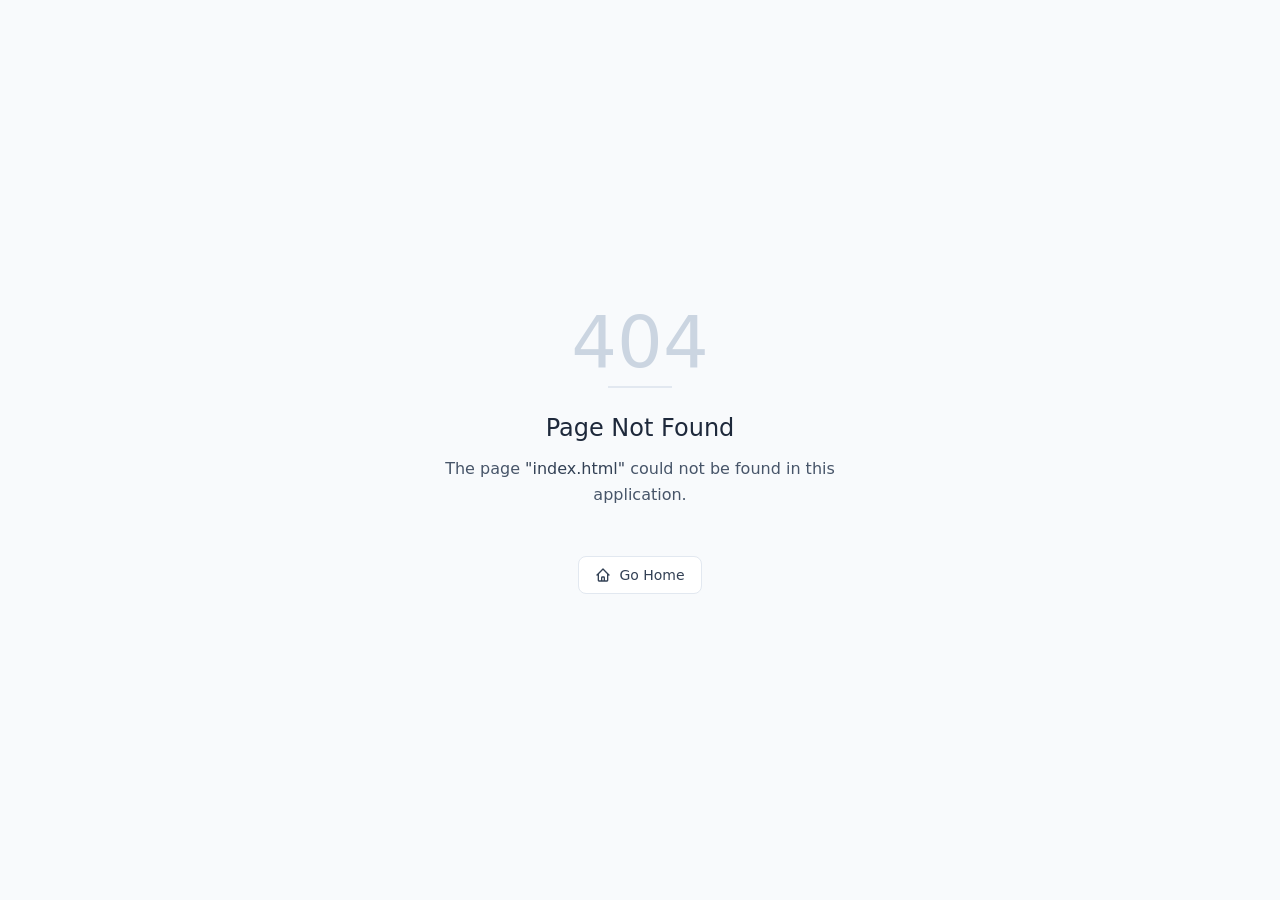
==== index.html @ 1b07a36e "Deploy Two7 Investments site" ====
<!DOCTYPE html>
<html lang="en">
  <head>
    <meta charset="UTF-8">
    <meta content="width=device-width, initial-scale=1.0" name="viewport">
    <link href="https://qtrypzzcjebvfcihiynt.supabase.co/storage/v1/object/public/base44-prod/public/6986622fc8b5a88bf42d5a0f/02e4bc009_logo.png" rel="icon" type="image/svg+xml">
    <title>Two7 Investments</title>
    <script crossorigin="" src="./Two7 Investments_files/index-B6QQCVG8.js" type="module"></script>
    <link crossorigin="" href="./Two7 Investments_files/index-BJU8VAZQ.css" rel="stylesheet">
    <meta content="Two7 Investments" property="og:title">
    <meta content="Emory's premier stock pitch competition club, where aspiring investors learn to develop winning investment theses and compete nationally." property="og:description">
    <meta content="https://qtrypzzcjebvfcihiynt.supabase.co/storage/v1/render/image/public/base44-prod/public/6986622fc8b5a88bf42d5a0f/02e4bc009_logo.png?width=1200&amp;height=630&amp;resize=contain" property="og:image">
    <meta content="https://two7investments.org" property="og:url">
    <meta content="website" property="og:type">
    <meta content="Two7 Investments" property="og:site_name">
    <meta content="summary_large_image" name="twitter:card">
    <meta content="Two7 Investments" name="twitter:title">
    <meta content="Emory's premier stock pitch competition club, where aspiring investors learn to develop winning investment theses and compete nationally." name="twitter:description">
    <meta content="https://qtrypzzcjebvfcihiynt.supabase.co/storage/v1/render/image/public/base44-prod/public/6986622fc8b5a88bf42d5a0f/02e4bc009_logo.png?width=1200&amp;height=630&amp;resize=contain" name="twitter:image">
    <meta content="https://two7investments.org" name="twitter:url">
    <meta content="Emory's premier stock pitch competition club, where aspiring investors learn to develop winning investment theses and compete nationally." name="description">
    <meta content="yes" name="mobile-web-app-capable">
    <meta content="black" name="apple-mobile-web-app-status-bar-style">
    <meta content="Two7 Investments" name="apple-mobile-web-app-title">
    <link href="https://two7investments.org/" rel="canonical">
  </head>
  <body>
    <div id="root">
      <div class="min-h-screen bg-black">
        <nav class="fixed top-0 left-0 right-0 z-50 bg-black/90 backdrop-blur-md border-b border-white/10">
          <div class="max-w-7xl mx-auto px-6 lg:px-8">
            <div class="flex items-center justify-between h-16">
              <a class="flex items-center gap-3" href="#home">
                <img src="./Two7 Investments_files/34586ac66_PlayfairDisplaySC1.png" alt="Two7 Investments" class="h-10 w-auto">
                <span class="text-white font-semibold text-lg tracking-tight hidden sm:block">Two7 Investments</span>
              </a>
              <div class="hidden md:flex items-center gap-8">
                <a class="text-white/80 hover:text-white transition-colors text-sm font-medium" href="#home">Home</a>
                <a class="text-white/80 hover:text-white transition-colors text-sm font-medium" href="#portfolio">Portfolio</a>
                <a href="https://forms.gle/HtA6KuYhrxktofNV8" target="_blank" rel="noopener noreferrer">
                  <button class="inline-flex items-center justify-center gap-2 whitespace-nowrap rounded-md transition-colors focus-visible:outline-none focus-visible:ring-1 focus-visible:ring-ring disabled:pointer-events-none disabled:opacity-50 [&_svg]:pointer-events-none [&_svg]:size-4 [&_svg]:shrink-0 shadow h-9 py-2 bg-[#E53935] hover:bg-[#C62828] text-white text-sm font-medium px-5">Join Us</button>
                </a>
                <a href="https://www.instagram.com/two7_investments/" target="_blank" rel="noopener noreferrer" class="text-white/80 hover:text-white transition-colors">
                  <svg xmlns="http://www.w3.org/2000/svg" width="24" height="24" viewBox="0 0 24 24" fill="none" stroke="currentColor" stroke-width="2" stroke-linecap="round" stroke-linejoin="round" class="lucide lucide-instagram w-5 h-5">
                    <rect width="20" height="20" x="2" y="2" rx="5" ry="5"></rect>
                    <path d="M16 11.37A4 4 0 1 1 12.63 8 4 4 0 0 1 16 11.37z"></path>
                    <line x1="17.5" x2="17.51" y1="6.5" y2="6.5"></line>
                  </svg>
                </a>
              </div>
              <button class="md:hidden text-white">
                <svg xmlns="http://www.w3.org/2000/svg" width="24" height="24" viewBox="0 0 24 24" fill="none" stroke="currentColor" stroke-width="2" stroke-linecap="round" stroke-linejoin="round" class="lucide lucide-menu w-6 h-6">
                  <line x1="4" x2="20" y1="12" y2="12"></line>
                  <line x1="4" x2="20" y1="6" y2="6"></line>
                  <line x1="4" x2="20" y1="18" y2="18"></line>
                </svg>
              </button>
            </div>
          </div>
        </nav>
        <section id="home" class="relative min-h-screen flex items-center justify-center overflow-hidden">
          <div class="absolute inset-0 bg-cover bg-center bg-no-repeat" style="background-image: url(&quot;https://qtrypzzcjebvfcihiynt.supabase.co/storage/v1/object/public/base44-prod/public/6986622fc8b5a88bf42d5a0f/a0257cce3_image.png&quot;);"></div>
          <div class="absolute inset-0 bg-gradient-to-b from-black/50 via-black/40 to-black/80"></div>
          <div class="absolute top-1/4 right-1/4 w-96 h-96 bg-[#E53935]/20 rounded-full blur-3xl"></div>
          <div class="relative z-10 text-center px-6 max-w-5xl mx-auto">
            <div style="opacity: 1; transform: none;">
              <img src="./Two7 Investments_files/34586ac66_PlayfairDisplaySC1.png" alt="Two7 Investments" class="h-32 md:h-40 w-auto mx-auto mb-8">
            </div>
            <h1 class="text-5xl md:text-7xl lg:text-8xl font-bold text-white mb-6 tracking-tight" style="opacity: 1; transform: none;"><span class="text-[#E53935]">Teach.</span> <span class="text-white">Publish.</span> <span class="text-[#E53935]">Win.</span></h1>
            <p class="text-xl md:text-2xl text-white/70 mb-10 max-w-2xl mx-auto font-light" style="opacity: 1; transform: none;">Emory's Premier Stock Pitch Competition Club</p>
            <div class="flex flex-col sm:flex-row gap-4 justify-center" style="opacity: 1; transform: none;">
              <a href="https://forms.gle/HtA6KuYhrxktofNV8" target="_blank" rel="noopener noreferrer">
                <button class="inline-flex items-center justify-center gap-2 whitespace-nowrap transition-colors focus-visible:outline-none focus-visible:ring-1 focus-visible:ring-ring disabled:pointer-events-none disabled:opacity-50 [&_svg]:pointer-events-none [&_svg]:size-4 [&_svg]:shrink-0 shadow h-10 rounded-md bg-[#E53935] hover:bg-[#C62828] text-white px-8 py-6 text-lg font-medium">Apply Now <svg xmlns="http://www.w3.org/2000/svg" width="24" height="24" viewBox="0 0 24 24" fill="none" stroke="currentColor" stroke-width="2" stroke-linecap="round" stroke-linejoin="round" class="lucide lucide-arrow-right ml-2 w-5 h-5"><path d="M5 12h14"></path><path d="m12 5 7 7-7 7"></path></svg></button>
              </a>
              <a href="#about" class="inline-flex items-center justify-center gap-2 whitespace-nowrap transition-colors focus-visible:outline-none focus-visible:ring-1 focus-visible:ring-ring disabled:pointer-events-none disabled:opacity-50 [&_svg]:pointer-events-none [&_svg]:size-4 [&_svg]:shrink-0 border bg-background shadow-sm hover:text-accent-foreground h-10 rounded-md border-white/30 text-white hover:bg-white/10 px-8 py-6 text-lg font-medium">Learn More</a>
            </div>
          </div>
          <div class="absolute bottom-10 left-1/2 -translate-x-1/2 z-20" style="transform: translateY(0.168331px);">
            <div class="w-6 h-10 border-2 border-white/50 rounded-full flex justify-center pt-2 bg-black/30 backdrop-blur-sm">
              <div class="w-1.5 h-3 bg-white/70 rounded-full"></div>
            </div>
          </div>
        </section>
        <section id="about" class="bg-black py-24 lg:py-32">
          <div class="max-w-7xl mx-auto px-6 lg:px-8">
            <div class="text-center mb-20" style="opacity: 1; transform: none;">
              <h2 class="text-4xl md:text-5xl font-bold text-white mb-6">What We <span class="text-[#E53935]">Do</span></h2>
              <p class="text-xl text-white/60 max-w-3xl mx-auto leading-relaxed">Two7 Investments is Emory's stock pitch competition club. We train members to develop institutional-quality investment theses and compete at the highest levels nationally.</p>
            </div>
            <div class="grid md:grid-cols-2 gap-8 lg:gap-12">
              <div class="bg-white/5 border border-white/10 rounded-2xl p-8 lg:p-10 hover:border-[#E53935]/50 transition-all duration-300" style="opacity: 1; transform: none;">
                <div class="w-14 h-14 bg-[#E53935]/10 rounded-xl flex items-center justify-center mb-6">
                  <svg xmlns="http://www.w3.org/2000/svg" width="24" height="24" viewBox="0 0 24 24" fill="none" stroke="currentColor" stroke-width="2" stroke-linecap="round" stroke-linejoin="round" class="lucide lucide-trending-up w-7 h-7 text-[#E53935]"><polyline points="22 7 13.5 15.5 8.5 10.5 2 17"></polyline><polyline points="16 7 22 7 22 13"></polyline></svg>
                </div>
                <h3 class="text-2xl font-semibold text-white mb-4">Stock Pitch Excellence</h3>
                <p class="text-white/60 leading-relaxed">We focus on one thing: crafting winning stock pitches. No fluff, no filler—just rigorous fundamental analysis and the skills to present conviction-level investment ideas.</p>
              </div>
              <div class="bg-white/5 border border-white/10 rounded-2xl p-8 lg:p-10 hover:border-[#E53935]/50 transition-all duration-300" style="opacity: 1; transform: none;">
                <div class="w-14 h-14 bg-[#E53935]/10 rounded-xl flex items-center justify-center mb-6">
                  <svg xmlns="http://www.w3.org/2000/svg" width="24" height="24" viewBox="0 0 24 24" fill="none" stroke="currentColor" stroke-width="2" stroke-linecap="round" stroke-linejoin="round" class="lucide lucide-users w-7 h-7 text-[#E53935]"><path d="M16 21v-2a4 4 0 0 0-4-4H6a4 4 0 0 0-4 4v2"></path><circle cx="9" cy="7" r="4"></circle><path d="M22 21v-2a4 4 0 0 0-3-3.87"></path><path d="M16 3.13a4 4 0 0 1 0 7.75"></path></svg>
                </div>
                <h3 class="text-2xl font-semibold text-white mb-4">Open to All</h3>
                <p class="text-white/60 leading-relaxed">Every Emory student is welcome. Start by shadowing the pod of your choice, learn from experienced members, and work through our training pipeline to join a competition team.</p>
              </div>
              <div class="bg-white/5 border border-white/10 rounded-2xl p-8 lg:p-10 hover:border-[#E53935]/50 transition-all duration-300" style="opacity: 1; transform: none;">
                <div class="w-14 h-14 bg-[#E53935]/10 rounded-xl flex items-center justify-center mb-6">
                  <svg xmlns="http://www.w3.org/2000/svg" width="24" height="24" viewBox="0 0 24 24" fill="none" stroke="currentColor" stroke-width="2" stroke-linecap="round" stroke-linejoin="round" class="lucide lucide-trophy w-7 h-7 text-[#E53935]"><path d="M6 9H4.5a2.5 2.5 0 0 1 0-5H6"></path><path d="M18 9h1.5a2.5 2.5 0 0 0 0-5H18"></path><path d="M4 22h16"></path><path d="M10 14.66V17c0 .55-.47.98-.97 1.21C7.85 18.75 7 20.24 7 22"></path><path d="M14 14.66V17c0 .55.47.98.97 1.21C16.15 18.75 17 20.24 17 22"></path><path d="M18 2H6v7a6 6 0 0 0 12 0V2Z"></path></svg>
                </div>
                <h3 class="text-2xl font-semibold text-white mb-4">Compete Nationally</h3>
                <p class="text-white/60 leading-relaxed">We send teams to premier stock pitch competitions across the country. Our members go head-to-head with top programs and consistently deliver.</p>
              </div>
              <div class="bg-white/5 border border-white/10 rounded-2xl p-8 lg:p-10 hover:border-[#E53935]/50 transition-all duration-300" style="opacity: 1; transform: none;">
                <div class="w-14 h-14 bg-[#E53935]/10 rounded-xl flex items-center justify-center mb-6">
                  <svg xmlns="http://www.w3.org/2000/svg" width="24" height="24" viewBox="0 0 24 24" fill="none" stroke="currentColor" stroke-width="2" stroke-linecap="round" stroke-linejoin="round" class="lucide lucide-target w-7 h-7 text-[#E53935]"><circle cx="12" cy="12" r="10"></circle><circle cx="12" cy="12" r="6"></circle><circle cx="12" cy="12" r="2"></circle></svg>
                </div>
                <h3 class="text-2xl font-semibold text-white mb-4">Real Skills, Real Results</h3>
                <p class="text-white/60 leading-relaxed">Learn financial modeling, valuation techniques, and how to construct a compelling investment narrative. These skills translate directly to careers in finance.</p>
              </div>
            </div>
          </div>
        </section>
        <section id="portfolio" class="bg-gradient-to-b from-black to-[#0A0A0A] py-24 lg:py-32">
          <div class="max-w-7xl mx-auto px-6 lg:px-8">
            <div class="text-center mb-16" style="opacity: 1; transform: none;">
              <h2 class="text-4xl md:text-5xl font-bold text-white mb-6">Our <span class="text-[#E53935]">Pods</span></h2>
              <p class="text-xl text-white/60 max-w-2xl mx-auto">Specialize in the sector that interests you. Each pod focuses on a specific industry vertical.</p>
            </div>
            <div class="grid sm:grid-cols-2 lg:grid-cols-3 gap-6">
              <div class="group relative bg-white/5 border border-white/10 rounded-2xl p-6 hover:border-[#E53935]/50 transition-all duration-300" style="opacity: 1; transform: none;">
                <div class="absolute top-0 right-0 w-32 h-32 bg-[#E53935]/5 rounded-full blur-2xl group-hover:bg-[#E53935]/10 transition-all"></div>
                <div class="relative">
                  <div class="w-12 h-12 bg-[#E53935]/10 rounded-lg flex items-center justify-center mb-4 group-hover:bg-[#E53935]/20 transition-colors">
                    <svg xmlns="http://www.w3.org/2000/svg" width="24" height="24" viewBox="0 0 24 24" fill="none" stroke="currentColor" stroke-width="2" stroke-linecap="round" stroke-linejoin="round" class="lucide lucide-cpu w-6 h-6 text-[#E53935]"><rect width="16" height="16" x="4" y="4" rx="2"></rect><rect width="6" height="6" x="9" y="9" rx="1"></rect><path d="M15 2v2"></path><path d="M15 20v2"></path><path d="M2 15h2"></path><path d="M2 9h2"></path><path d="M20 15h2"></path><path d="M20 9h2"></path><path d="M9 2v2"></path><path d="M9 20v2"></path></svg>
                  </div>
                  <h3 class="text-xl font-semibold text-white mb-1">TMT</h3>
                  <p class="text-sm text-[#E53935] mb-3">Technology, Media &amp; Telecom</p>
                  <p class="text-white/50 text-sm leading-relaxed">Software, semiconductors, digital media, and telecommunications infrastructure.</p>
                </div>
              </div>
              <div class="group relative bg-white/5 border border-white/10 rounded-2xl p-6 hover:border-[#E53935]/50 transition-all duration-300" style="opacity: 1; transform: none;">
                <div class="absolute top-0 right-0 w-32 h-32 bg-[#E53935]/5 rounded-full blur-2xl group-hover:bg-[#E53935]/10 transition-all"></div>
                <div class="relative">
                  <div class="w-12 h-12 bg-[#E53935]/10 rounded-lg flex items-center justify-center mb-4 group-hover:bg-[#E53935]/20 transition-colors">
                    <svg xmlns="http://www.w3.org/2000/svg" width="24" height="24" viewBox="0 0 24 24" fill="none" stroke="currentColor" stroke-width="2" stroke-linecap="round" stroke-linejoin="round" class="lucide lucide-stethoscope w-6 h-6 text-[#E53935]"><path d="M11 2v2"></path><path d="M5 2v2"></path><path d="M5 3H4a2 2 0 0 0-2 2v4a6 6 0 0 0 12 0V5a2 2 0 0 0-2-2h-1"></path><path d="M8 15a6 6 0 0 0 12 0v-3"></path><circle cx="20" cy="10" r="2"></circle></svg>
                  </div>
                  <h3 class="text-xl font-semibold text-white mb-1">Healthcare</h3>
                  <p class="text-sm text-[#E53935] mb-3">Healthcare &amp; Life Sciences</p>
                  <p class="text-white/50 text-sm leading-relaxed">Biotech, pharmaceuticals, medical devices, and healthcare services.</p>
                </div>
              </div>
              <div class="group relative bg-white/5 border border-white/10 rounded-2xl p-6 hover:border-[#E53935]/50 transition-all duration-300" style="opacity: 1; transform: none;">
                <div class="absolute top-0 right-0 w-32 h-32 bg-[#E53935]/5 rounded-full blur-2xl group-hover:bg-[#E53935]/10 transition-all"></div>
                <div class="relative">
                  <div class="w-12 h-12 bg-[#E53935]/10 rounded-lg flex items-center justify-center mb-4 group-hover:bg-[#E53935]/20 transition-colors">
                    <svg xmlns="http://www.w3.org/2000/svg" width="24" height="24" viewBox="0 0 24 24" fill="none" stroke="currentColor" stroke-width="2" stroke-linecap="round" stroke-linejoin="round" class="lucide lucide-zap w-6 h-6 text-[#E53935]"><path d="M4 14a1 1 0 0 1-.78-1.63l9.9-10.2a.5.5 0 0 1 .86.46l-1.92 6.02A1 1 0 0 0 13 10h7a1 1 0 0 1 .78 1.63l-9.9 10.2a.5.5 0 0 1-.86-.46l1.92-6.02A1 1 0 0 0 11 14z"></path></svg>
                  </div>
                  <h3 class="text-xl font-semibold text-white mb-1">Energy</h3>
                  <p class="text-sm text-[#E53935] mb-3">Energy &amp; Utilities</p>
                  <p class="text-white/50 text-sm leading-relaxed">Oil &amp; gas, renewables, utilities, and energy infrastructure.</p>
                </div>
              </div>
              <div class="group relative bg-white/5 border border-white/10 rounded-2xl p-6 hover:border-[#E53935]/50 transition-all duration-300" style="opacity: 1; transform: none;">
                <div class="absolute top-0 right-0 w-32 h-32 bg-[#E53935]/5 rounded-full blur-2xl group-hover:bg-[#E53935]/10 transition-all"></div>
                <div class="relative">
                  <div class="w-12 h-12 bg-[#E53935]/10 rounded-lg flex items-center justify-center mb-4 group-hover:bg-[#E53935]/20 transition-colors">
                    <svg xmlns="http://www.w3.org/2000/svg" width="24" height="24" viewBox="0 0 24 24" fill="none" stroke="currentColor" stroke-width="2" stroke-linecap="round" stroke-linejoin="round" class="lucide lucide-shopping-bag w-6 h-6 text-[#E53935]"><path d="M6 2 3 6v14a2 2 0 0 0 2 2h14a2 2 0 0 0 2-2V6l-3-4Z"></path><path d="M3 6h18"></path><path d="M16 10a4 4 0 0 1-8 0"></path></svg>
                  </div>
                  <h3 class="text-xl font-semibold text-white mb-1">Consumer</h3>
                  <p class="text-sm text-[#E53935] mb-3">Consumer &amp; Retail</p>
                  <p class="text-white/50 text-sm leading-relaxed">Consumer goods, retail, restaurants, and leisure companies.</p>
                </div>
              </div>
              <div class="group relative bg-white/5 border border-white/10 rounded-2xl p-6 hover:border-[#E53935]/50 transition-all duration-300" style="opacity: 1; transform: none;">
                <div class="absolute top-0 right-0 w-32 h-32 bg-[#E53935]/5 rounded-full blur-2xl group-hover:bg-[#E53935]/10 transition-all"></div>
                <div class="relative">
                  <div class="w-12 h-12 bg-[#E53935]/10 rounded-lg flex items-center justify-center mb-4 group-hover:bg-[#E53935]/20 transition-colors">
                    <svg xmlns="http://www.w3.org/2000/svg" width="24" height="24" viewBox="0 0 24 24" fill="none" stroke="currentColor" stroke-width="2" stroke-linecap="round" stroke-linejoin="round" class="lucide lucide-factory w-6 h-6 text-[#E53935]"><path d="M2 20a2 2 0 0 0 2 2h16a2 2 0 0 0 2-2V8l-7 5V8l-7 5V4a2 2 0 0 0-2-2H4a2 2 0 0 0-2 2Z"></path><path d="M17 18h1"></path><path d="M12 18h1"></path><path d="M7 18h1"></path></svg>
                  </div>
                  <h3 class="text-xl font-semibold text-white mb-1">Industrials</h3>
                  <p class="text-sm text-[#E53935] mb-3">Industrials &amp; Materials</p>
                  <p class="text-white/50 text-sm leading-relaxed">Manufacturing, aerospace, defense, and basic materials.</p>
                </div>
              </div>
              <div class="group relative bg-white/5 border border-white/10 rounded-2xl p-6 hover:border-[#E53935]/50 transition-all duration-300" style="opacity: 1; transform: none;">
                <div class="absolute top-0 right-0 w-32 h-32 bg-[#E53935]/5 rounded-full blur-2xl group-hover:bg-[#E53935]/10 transition-all"></div>
                <div class="relative">
                  <div class="w-12 h-12 bg-[#E53935]/10 rounded-lg flex items-center justify-center mb-4 group-hover:bg-[#E53935]/20 transition-colors">
                    <svg xmlns="http://www.w3.org/2000/svg" width="24" height="24" viewBox="0 0 24 24" fill="none" stroke="currentColor" stroke-width="2" stroke-linecap="round" stroke-linejoin="round" class="lucide lucide-building2 w-6 h-6 text-[#E53935]"><path d="M6 22V4a2 2 0 0 1 2-2h8a2 2 0 0 1 2 2v18Z"></path><path d="M6 12H4a2 2 0 0 0-2 2v6a2 2 0 0 0 2 2h2"></path><path d="M18 9h2a2 2 0 0 1 2 2v9a2 2 0 0 1-2 2h-2"></path><path d="M10 6h4"></path><path d="M10 10h4"></path><path d="M10 14h4"></path><path d="M10 18h4"></path></svg>
                  </div>
                  <h3 class="text-xl font-semibold text-white mb-1">FIG</h3>
                  <p class="text-sm text-[#E53935] mb-3">Financial Institutions</p>
                  <p class="text-white/50 text-sm leading-relaxed">Banks, insurance, asset managers, and fintech companies.</p>
                </div>
              </div>
            </div>
          </div>
        </section>
        <section class="bg-[#0A0A0A] py-24 lg:py-32">
          <div class="max-w-4xl mx-auto px-6 lg:px-8">
            <div class="relative bg-gradient-to-br from-[#E53935]/10 to-transparent border border-[#E53935]/20 rounded-3xl p-10 lg:p-16 text-center overflow-hidden" style="opacity: 1; transform: none;">
              <div class="absolute top-0 left-1/2 -translate-x-1/2 w-96 h-96 bg-[#E53935]/10 rounded-full blur-3xl -z-10"></div>
              <h2 class="text-4xl md:text-5xl font-bold text-white mb-6">Ready to <span class="text-[#E53935]">Compete</span>?</h2>
              <p class="text-xl text-white/60 mb-10 max-w-2xl mx-auto">Join Two7 Investments and start your journey toward becoming a skilled stock pitch competitor.</p>
              <a href="https://forms.gle/HtA6KuYhrxktofNV8" target="_blank" rel="noopener noreferrer">
                <button class="inline-flex items-center justify-center gap-2 whitespace-nowrap transition-colors focus-visible:outline-none focus-visible:ring-1 focus-visible:ring-ring disabled:pointer-events-none disabled:opacity-50 [&_svg]:pointer-events-none [&_svg]:size-4 [&_svg]:shrink-0 shadow h-10 rounded-md bg-[#E53935] hover:bg-[#C62828] text-white px-10 py-6 text-lg font-medium">Submit Interest Form <svg xmlns="http://www.w3.org/2000/svg" width="24" height="24" viewBox="0 0 24 24" fill="none" stroke="currentColor" stroke-width="2" stroke-linecap="round" stroke-linejoin="round" class="lucide lucide-arrow-right ml-2 w-5 h-5"><path d="M5 12h14"></path><path d="m12 5 7 7-7 7"></path></svg></button>
              </a>
            </div>
          </div>
        </section>
        <footer class="bg-black border-t border-white/10 py-12">
          <div class="max-w-7xl mx-auto px-6 lg:px-8">
            <div class="flex flex-col md:flex-row items-center justify-between gap-6">
              <div class="flex items-center gap-3">
                <img src="./Two7 Investments_files/e821bdbc2_PlayfairDisplaySC2.png" alt="Two7 Investments" class="h-10 w-auto">
                <span class="text-white font-semibold">Two7 Investments</span>
              </div>
              <div class="flex items-center gap-8">
                <a class="text-white/60 hover:text-white transition-colors text-sm" href="#home">Home</a>
                <a class="text-white/60 hover:text-white transition-colors text-sm" href="#portfolio">Portfolio</a>
                <a href="https://forms.gle/HtA6KuYhrxktofNV8" target="_blank" rel="noopener noreferrer" class="text-white/60 hover:text-white transition-colors text-sm">Join Us</a>
              </div>
              <div class="flex items-center gap-4">
                <a href="https://www.instagram.com/two7_investments/" target="_blank" rel="noopener noreferrer" class="w-10 h-10 bg-white/5 border border-white/10 rounded-full flex items-center justify-center text-white/60 hover:text-white hover:border-[#E53935]/50 transition-all">
                  <svg xmlns="http://www.w3.org/2000/svg" width="24" height="24" viewBox="0 0 24 24" fill="none" stroke="currentColor" stroke-width="2" stroke-linecap="round" stroke-linejoin="round" class="lucide lucide-instagram w-5 h-5">
                    <rect width="20" height="20" x="2" y="2" rx="5" ry="5"></rect>
                    <path d="M16 11.37A4 4 0 1 1 12.63 8 4 4 0 0 1 16 11.37z"></path>
                    <line x1="17.5" x2="17.51" y1="6.5" y2="6.5"></line>
                  </svg>
                </a>
              </div>
            </div>
            <div class="mt-10 pt-8 border-t border-white/10 text-center">
              <p class="text-white/40 text-sm">© 2026 Two7 Investments at Emory University. All rights reserved.</p>
            </div>
          </div>
        </footer>
      </div>
    </div>
  </body>
</html>
---- Two7 Investments_files/index-BJU8VAZQ.css ----
*,:before,:after{--tw-border-spacing-x: 0;--tw-border-spacing-y: 0;--tw-translate-x: 0;--tw-translate-y: 0;--tw-rotate: 0;--tw-skew-x: 0;--tw-skew-y: 0;--tw-scale-x: 1;--tw-scale-y: 1;--tw-pan-x: ;--tw-pan-y: ;--tw-pinch-zoom: ;--tw-scroll-snap-strictness: proximity;--tw-gradient-from-position: ;--tw-gradient-via-position: ;--tw-gradient-to-position: ;--tw-ordinal: ;--tw-slashed-zero: ;--tw-numeric-figure: ;--tw-numeric-spacing: ;--tw-numeric-fraction: ;--tw-ring-inset: ;--tw-ring-offset-width: 0px;--tw-ring-offset-color: #fff;--tw-ring-color: rgb(59 130 246 / .5);--tw-ring-offset-shadow: 0 0 #0000;--tw-ring-shadow: 0 0 #0000;--tw-shadow: 0 0 #0000;--tw-shadow-colored: 0 0 #0000;--tw-blur: ;--tw-brightness: ;--tw-contrast: ;--tw-grayscale: ;--tw-hue-rotate: ;--tw-invert: ;--tw-saturate: ;--tw-sepia: ;--tw-drop-shadow: ;--tw-backdrop-blur: ;--tw-backdrop-brightness: ;--tw-backdrop-contrast: ;--tw-backdrop-grayscale: ;--tw-backdrop-hue-rotate: ;--tw-backdrop-invert: ;--tw-backdrop-opacity: ;--tw-backdrop-saturate: ;--tw-backdrop-sepia: ;--tw-contain-size: ;--tw-contain-layout: ;--tw-contain-paint: ;--tw-contain-style: }::backdrop{--tw-border-spacing-x: 0;--tw-border-spacing-y: 0;--tw-translate-x: 0;--tw-translate-y: 0;--tw-rotate: 0;--tw-skew-x: 0;--tw-skew-y: 0;--tw-scale-x: 1;--tw-scale-y: 1;--tw-pan-x: ;--tw-pan-y: ;--tw-pinch-zoom: ;--tw-scroll-snap-strictness: proximity;--tw-gradient-from-position: ;--tw-gradient-via-position: ;--tw-gradient-to-position: ;--tw-ordinal: ;--tw-slashed-zero: ;--tw-numeric-figure: ;--tw-numeric-spacing: ;--tw-numeric-fraction: ;--tw-ring-inset: ;--tw-ring-offset-width: 0px;--tw-ring-offset-color: #fff;--tw-ring-color: rgb(59 130 246 / .5);--tw-ring-offset-shadow: 0 0 #0000;--tw-ring-shadow: 0 0 #0000;--tw-shadow: 0 0 #0000;--tw-shadow-colored: 0 0 #0000;--tw-blur: ;--tw-brightness: ;--tw-contrast: ;--tw-grayscale: ;--tw-hue-rotate: ;--tw-invert: ;--tw-saturate: ;--tw-sepia: ;--tw-drop-shadow: ;--tw-backdrop-blur: ;--tw-backdrop-brightness: ;--tw-backdrop-contrast: ;--tw-backdrop-grayscale: ;--tw-backdrop-hue-rotate: ;--tw-backdrop-invert: ;--tw-backdrop-opacity: ;--tw-backdrop-saturate: ;--tw-backdrop-sepia: ;--tw-contain-size: ;--tw-contain-layout: ;--tw-contain-paint: ;--tw-contain-style: }*,:before,:after{box-sizing:border-box;border-width:0;border-style:solid;border-color:#e5e7eb}:before,:after{--tw-content: ""}html,:host{line-height:1.5;-webkit-text-size-adjust:100%;-moz-tab-size:4;-o-tab-size:4;tab-size:4;font-family:ui-sans-serif,system-ui,sans-serif,"Apple Color Emoji","Segoe UI Emoji",Segoe UI Symbol,"Noto Color Emoji";font-feature-settings:normal;font-variation-settings:normal;-webkit-tap-highlight-color:transparent}body{margin:0;line-height:inherit}hr{height:0;color:inherit;border-top-width:1px}abbr:where([title]){-webkit-text-decoration:underline dotted;text-decoration:underline dotted}h1,h2,h3,h4,h5,h6{font-size:inherit;font-weight:inherit}a{color:inherit;text-decoration:inherit}b,strong{font-weight:bolder}code,kbd,samp,pre{font-family:ui-monospace,SFMono-Regular,Menlo,Monaco,Consolas,Liberation Mono,Courier New,monospace;font-feature-settings:normal;font-variation-settings:normal;font-size:1em}small{font-size:80%}sub,sup{font-size:75%;line-height:0;position:relative;vertical-align:baseline}sub{bottom:-.25em}sup{top:-.5em}table{text-indent:0;border-color:inherit;border-collapse:collapse}button,input,optgroup,select,textarea{font-family:inherit;font-feature-settings:inherit;font-variation-settings:inherit;font-size:100%;font-weight:inherit;line-height:inherit;letter-spacing:inherit;color:inherit;margin:0;padding:0}button,select{text-transform:none}button,input:where([type=button]),input:where([type=reset]),input:where([type=submit]){-webkit-appearance:button;background-color:transparent;background-image:none}:-moz-focusring{outline:auto}:-moz-ui-invalid{box-shadow:none}progress{vertical-align:baseline}::-webkit-inner-spin-button,::-webkit-outer-spin-button{height:auto}[type=search]{-webkit-appearance:textfield;outline-offset:-2px}::-webkit-search-decoration{-webkit-appearance:none}::-webkit-file-upload-button{-webkit-appearance:button;font:inherit}summary{display:list-item}blockquote,dl,dd,h1,h2,h3,h4,h5,h6,hr,figure,p,pre{margin:0}fieldset{margin:0;padding:0}legend{padding:0}ol,ul,menu{list-style:none;margin:0;padding:0}dialog{padding:0}textarea{resize:vertical}input::-moz-placeholder,textarea::-moz-placeholder{opacity:1;color:#9ca3af}input::placeholder,textarea::placeholder{opacity:1;color:#9ca3af}button,[role=button]{cursor:pointer}:disabled{cursor:default}img,svg,video,canvas,audio,iframe,embed,object{display:block;vertical-align:middle}img,video{max-width:100%;height:auto}[hidden]:where(:not([hidden=until-found])){display:none}:root{--background: 0 0% 100%;--foreground: 0 0% 3.9%;--card: 0 0% 100%;--card-foreground: 0 0% 3.9%;--popover: 0 0% 100%;--popover-foreground: 0 0% 3.9%;--primary: 0 0% 9%;--primary-foreground: 0 0% 98%;--secondary: 0 0% 96.1%;--secondary-foreground: 0 0% 9%;--muted: 0 0% 96.1%;--muted-foreground: 0 0% 45.1%;--accent: 0 0% 96.1%;--accent-foreground: 0 0% 9%;--destructive: 0 84.2% 60.2%;--destructive-foreground: 0 0% 98%;--border: 0 0% 89.8%;--input: 0 0% 89.8%;--ring: 0 0% 3.9%;--chart-1: 12 76% 61%;--chart-2: 173 58% 39%;--chart-3: 197 37% 24%;--chart-4: 43 74% 66%;--chart-5: 27 87% 67%;--radius: .5rem;--sidebar-background: 0 0% 98%;--sidebar-foreground: 240 5.3% 26.1%;--sidebar-primary: 240 5.9% 10%;--sidebar-primary-foreground: 0 0% 98%;--sidebar-accent: 240 4.8% 95.9%;--sidebar-accent-foreground: 240 5.9% 10%;--sidebar-border: 220 13% 91%;--sidebar-ring: 217.2 91.2% 59.8%}.dark{--background: 0 0% 3.9%;--foreground: 0 0% 98%;--card: 0 0% 3.9%;--card-foreground: 0 0% 98%;--popover: 0 0% 3.9%;--popover-foreground: 0 0% 98%;--primary: 0 0% 98%;--primary-foreground: 0 0% 9%;--secondary: 0 0% 14.9%;--secondary-foreground: 0 0% 98%;--muted: 0 0% 14.9%;--muted-foreground: 0 0% 63.9%;--accent: 0 0% 14.9%;--accent-foreground: 0 0% 98%;--destructive: 0 62.8% 30.6%;--destructive-foreground: 0 0% 98%;--border: 0 0% 14.9%;--input: 0 0% 14.9%;--ring: 0 0% 83.1%;--chart-1: 220 70% 50%;--chart-2: 160 60% 45%;--chart-3: 30 80% 55%;--chart-4: 280 65% 60%;--chart-5: 340 75% 55%;--sidebar-background: 240 5.9% 10%;--sidebar-foreground: 240 4.8% 95.9%;--sidebar-primary: 224.3 76.3% 48%;--sidebar-primary-foreground: 0 0% 100%;--sidebar-accent: 240 3.7% 15.9%;--sidebar-accent-foreground: 240 4.8% 95.9%;--sidebar-border: 240 3.7% 15.9%;--sidebar-ring: 217.2 91.2% 59.8%}*{border-color:hsl(var(--border));outline-color:hsl(var(--ring) / .5)}body{background-color:hsl(var(--background));color:hsl(var(--foreground))}.sr-only{position:absolute;width:1px;height:1px;padding:0;margin:-1px;overflow:hidden;clip:rect(0,0,0,0);white-space:nowrap;border-width:0}.pointer-events-none{pointer-events:none}.pointer-events-auto{pointer-events:auto}.visible{visibility:visible}.invisible{visibility:hidden}.fixed{position:fixed}.absolute{position:absolute}.relative{position:relative}.inset-0{top:0;right:0;bottom:0;left:0}.inset-x-0{left:0;right:0}.inset-y-0{top:0;bottom:0}.-bottom-12{bottom:-3rem}.-left-12{left:-3rem}.-right-12{right:-3rem}.-top-12{top:-3rem}.bottom-0{bottom:0}.bottom-10{bottom:2.5rem}.left-0{left:0}.left-1{left:.25rem}.left-1\/2{left:50%}.left-2{left:.5rem}.left-\[50\%\]{left:50%}.right-0{right:0}.right-1{right:.25rem}.right-1\/4{right:25%}.right-2{right:.5rem}.right-3{right:.75rem}.right-4{right:1rem}.top-0{top:0}.top-1\.5{top:.375rem}.top-1\/2{top:50%}.top-1\/4{top:25%}.top-2{top:.5rem}.top-3\.5{top:.875rem}.top-4{top:1rem}.top-\[1px\]{top:1px}.top-\[50\%\]{top:50%}.top-\[60\%\]{top:60%}.top-full{top:100%}.-z-10{z-index:-10}.z-10{z-index:10}.z-20{z-index:20}.z-50{z-index:50}.z-\[100\]{z-index:100}.z-\[1\]{z-index:1}.-mx-1{margin-left:-.25rem;margin-right:-.25rem}.mx-2{margin-left:.5rem;margin-right:.5rem}.mx-3\.5{margin-left:.875rem;margin-right:.875rem}.mx-auto{margin-left:auto;margin-right:auto}.my-0\.5{margin-top:.125rem;margin-bottom:.125rem}.my-1{margin-top:.25rem;margin-bottom:.25rem}.-ml-4{margin-left:-1rem}.-mt-4{margin-top:-1rem}.mb-1{margin-bottom:.25rem}.mb-10{margin-bottom:2.5rem}.mb-16{margin-bottom:4rem}.mb-20{margin-bottom:5rem}.mb-3{margin-bottom:.75rem}.mb-4{margin-bottom:1rem}.mb-6{margin-bottom:1.5rem}.mb-8{margin-bottom:2rem}.ml-1{margin-left:.25rem}.ml-2{margin-left:.5rem}.ml-auto{margin-left:auto}.mr-2{margin-right:.5rem}.mt-0\.5{margin-top:.125rem}.mt-1\.5{margin-top:.375rem}.mt-10{margin-top:2.5rem}.mt-12{margin-top:3rem}.mt-2{margin-top:.5rem}.mt-24{margin-top:6rem}.mt-4{margin-top:1rem}.mt-8{margin-top:2rem}.mt-auto{margin-top:auto}.block{display:block}.flex{display:flex}.inline-flex{display:inline-flex}.table{display:table}.grid{display:grid}.hidden{display:none}.aspect-square{aspect-ratio:1 / 1}.aspect-video{aspect-ratio:16 / 9}.size-4{width:1rem;height:1rem}.h-0\.5{height:.125rem}.h-1\.5{height:.375rem}.h-10{height:2.5rem}.h-12{height:3rem}.h-14{height:3.5rem}.h-16{height:4rem}.h-2{height:.5rem}.h-2\.5{height:.625rem}.h-20{height:5rem}.h-3{height:.75rem}.h-3\.5{height:.875rem}.h-32{height:8rem}.h-4{height:1rem}.h-5{height:1.25rem}.h-6{height:1.5rem}.h-7{height:1.75rem}.h-8{height:2rem}.h-9{height:2.25rem}.h-96{height:24rem}.h-\[1px\]{height:1px}.h-\[var\(--radix-navigation-menu-viewport-height\)\]{height:var(--radix-navigation-menu-viewport-height)}.h-\[var\(--radix-select-trigger-height\)\]{height:var(--radix-select-trigger-height)}.h-auto{height:auto}.h-full{height:100%}.h-px{height:1px}.h-svh{height:100svh}.max-h-96{max-height:24rem}.max-h-\[300px\]{max-height:300px}.max-h-screen{max-height:100vh}.min-h-0{min-height:0px}.min-h-\[60px\]{min-height:60px}.min-h-\[calc\(100vh-4rem\)\]{min-height:calc(100vh - 4rem)}.min-h-screen{min-height:100vh}.min-h-svh{min-height:100svh}.w-0{width:0px}.w-1{width:.25rem}.w-1\.5{width:.375rem}.w-10{width:2.5rem}.w-12{width:3rem}.w-14{width:3.5rem}.w-16{width:4rem}.w-2{width:.5rem}.w-2\.5{width:.625rem}.w-20{width:5rem}.w-3{width:.75rem}.w-3\.5{width:.875rem}.w-3\/4{width:75%}.w-32{width:8rem}.w-4{width:1rem}.w-5{width:1.25rem}.w-6{width:1.5rem}.w-64{width:16rem}.w-7{width:1.75rem}.w-72{width:18rem}.w-8{width:2rem}.w-9{width:2.25rem}.w-96{width:24rem}.w-\[--sidebar-width\]{width:var(--sidebar-width)}.w-\[100px\]{width:100px}.w-\[1px\]{width:1px}.w-auto{width:auto}.w-full{width:100%}.w-max{width:-moz-max-content;width:max-content}.w-px{width:1px}.min-w-0{min-width:0px}.min-w-10{min-width:2.5rem}.min-w-5{min-width:1.25rem}.min-w-8{min-width:2rem}.min-w-9{min-width:2.25rem}.min-w-\[12rem\]{min-width:12rem}.min-w-\[8rem\]{min-width:8rem}.min-w-\[var\(--radix-select-trigger-width\)\]{min-width:var(--radix-select-trigger-width)}.max-w-2xl{max-width:42rem}.max-w-3xl{max-width:48rem}.max-w-4xl{max-width:56rem}.max-w-5xl{max-width:64rem}.max-w-7xl{max-width:80rem}.max-w-\[--skeleton-width\]{max-width:var(--skeleton-width)}.max-w-lg{max-width:32rem}.max-w-max{max-width:-moz-max-content;max-width:max-content}.max-w-md{max-width:28rem}.flex-1{flex:1 1 0%}.flex-shrink-0,.shrink-0{flex-shrink:0}.grow{flex-grow:1}.grow-0{flex-grow:0}.basis-full{flex-basis:100%}.caption-bottom{caption-side:bottom}.border-collapse{border-collapse:collapse}.-translate-x-1\/2{--tw-translate-x: -50%;transform:translate(var(--tw-translate-x),var(--tw-translate-y)) rotate(var(--tw-rotate)) skew(var(--tw-skew-x)) skewY(var(--tw-skew-y)) scaleX(var(--tw-scale-x)) scaleY(var(--tw-scale-y))}.-translate-x-px{--tw-translate-x: -1px;transform:translate(var(--tw-translate-x),var(--tw-translate-y)) rotate(var(--tw-rotate)) skew(var(--tw-skew-x)) skewY(var(--tw-skew-y)) scaleX(var(--tw-scale-x)) scaleY(var(--tw-scale-y))}.-translate-y-1\/2{--tw-translate-y: -50%;transform:translate(var(--tw-translate-x),var(--tw-translate-y)) rotate(var(--tw-rotate)) skew(var(--tw-skew-x)) skewY(var(--tw-skew-y)) scaleX(var(--tw-scale-x)) scaleY(var(--tw-scale-y))}.translate-x-\[-50\%\]{--tw-translate-x: -50%;transform:translate(var(--tw-translate-x),var(--tw-translate-y)) rotate(var(--tw-rotate)) skew(var(--tw-skew-x)) skewY(var(--tw-skew-y)) scaleX(var(--tw-scale-x)) scaleY(var(--tw-scale-y))}.translate-x-px{--tw-translate-x: 1px;transform:translate(var(--tw-translate-x),var(--tw-translate-y)) rotate(var(--tw-rotate)) skew(var(--tw-skew-x)) skewY(var(--tw-skew-y)) scaleX(var(--tw-scale-x)) scaleY(var(--tw-scale-y))}.translate-y-\[-50\%\]{--tw-translate-y: -50%;transform:translate(var(--tw-translate-x),var(--tw-translate-y)) rotate(var(--tw-rotate)) skew(var(--tw-skew-x)) skewY(var(--tw-skew-y)) scaleX(var(--tw-scale-x)) scaleY(var(--tw-scale-y))}.rotate-45{--tw-rotate: 45deg;transform:translate(var(--tw-translate-x),var(--tw-translate-y)) rotate(var(--tw-rotate)) skew(var(--tw-skew-x)) skewY(var(--tw-skew-y)) scaleX(var(--tw-scale-x)) scaleY(var(--tw-scale-y))}.rotate-90{--tw-rotate: 90deg;transform:translate(var(--tw-translate-x),var(--tw-translate-y)) rotate(var(--tw-rotate)) skew(var(--tw-skew-x)) skewY(var(--tw-skew-y)) scaleX(var(--tw-scale-x)) scaleY(var(--tw-scale-y))}.transform{transform:translate(var(--tw-translate-x),var(--tw-translate-y)) rotate(var(--tw-rotate)) skew(var(--tw-skew-x)) skewY(var(--tw-skew-y)) scaleX(var(--tw-scale-x)) scaleY(var(--tw-scale-y))}@keyframes pulse{50%{opacity:.5}}.animate-pulse{animation:pulse 2s cubic-bezier(.4,0,.6,1) infinite}@keyframes spin{to{transform:rotate(360deg)}}.animate-spin{animation:spin 1s linear infinite}.cursor-default{cursor:default}.cursor-pointer{cursor:pointer}.touch-none{touch-action:none}.select-none{-webkit-user-select:none;-moz-user-select:none;user-select:none}.list-inside{list-style-position:inside}.list-disc{list-style-type:disc}.list-none{list-style-type:none}.flex-row{flex-direction:row}.flex-col{flex-direction:column}.flex-col-reverse{flex-direction:column-reverse}.flex-wrap{flex-wrap:wrap}.items-start{align-items:flex-start}.items-end{align-items:flex-end}.items-center{align-items:center}.items-stretch{align-items:stretch}.justify-center{justify-content:center}.justify-between{justify-content:space-between}.gap-1{gap:.25rem}.gap-1\.5{gap:.375rem}.gap-2{gap:.5rem}.gap-3{gap:.75rem}.gap-4{gap:1rem}.gap-6{gap:1.5rem}.gap-8{gap:2rem}.space-x-1>:not([hidden])~:not([hidden]){--tw-space-x-reverse: 0;margin-right:calc(.25rem * var(--tw-space-x-reverse));margin-left:calc(.25rem * calc(1 - var(--tw-space-x-reverse)))}.space-x-3>:not([hidden])~:not([hidden]){--tw-space-x-reverse: 0;margin-right:calc(.75rem * var(--tw-space-x-reverse));margin-left:calc(.75rem * calc(1 - var(--tw-space-x-reverse)))}.space-x-4>:not([hidden])~:not([hidden]){--tw-space-x-reverse: 0;margin-right:calc(1rem * var(--tw-space-x-reverse));margin-left:calc(1rem * calc(1 - var(--tw-space-x-reverse)))}.space-y-1>:not([hidden])~:not([hidden]){--tw-space-y-reverse: 0;margin-top:calc(.25rem * calc(1 - var(--tw-space-y-reverse)));margin-bottom:calc(.25rem * var(--tw-space-y-reverse))}.space-y-1\.5>:not([hidden])~:not([hidden]){--tw-space-y-reverse: 0;margin-top:calc(.375rem * calc(1 - var(--tw-space-y-reverse)));margin-bottom:calc(.375rem * var(--tw-space-y-reverse))}.space-y-2>:not([hidden])~:not([hidden]){--tw-space-y-reverse: 0;margin-top:calc(.5rem * calc(1 - var(--tw-space-y-reverse)));margin-bottom:calc(.5rem * var(--tw-space-y-reverse))}.space-y-3>:not([hidden])~:not([hidden]){--tw-space-y-reverse: 0;margin-top:calc(.75rem * calc(1 - var(--tw-space-y-reverse)));margin-bottom:calc(.75rem * var(--tw-space-y-reverse))}.space-y-4>:not([hidden])~:not([hidden]){--tw-space-y-reverse: 0;margin-top:calc(1rem * calc(1 - var(--tw-space-y-reverse)));margin-bottom:calc(1rem * var(--tw-space-y-reverse))}.space-y-6>:not([hidden])~:not([hidden]){--tw-space-y-reverse: 0;margin-top:calc(1.5rem * calc(1 - var(--tw-space-y-reverse)));margin-bottom:calc(1.5rem * var(--tw-space-y-reverse))}.overflow-auto{overflow:auto}.overflow-hidden{overflow:hidden}.overflow-y-auto{overflow-y:auto}.overflow-x-hidden{overflow-x:hidden}.whitespace-nowrap{white-space:nowrap}.break-words{overflow-wrap:break-word}.rounded-2xl{border-radius:1rem}.rounded-3xl{border-radius:1.5rem}.rounded-\[2px\]{border-radius:2px}.rounded-\[inherit\]{border-radius:inherit}.rounded-full{border-radius:9999px}.rounded-lg{border-radius:var(--radius)}.rounded-md{border-radius:calc(var(--radius) - 2px)}.rounded-sm{border-radius:calc(var(--radius) - 4px)}.rounded-xl{border-radius:.75rem}.rounded-t-\[10px\]{border-top-left-radius:10px;border-top-right-radius:10px}.rounded-tl-sm{border-top-left-radius:calc(var(--radius) - 4px)}.border{border-width:1px}.border-2{border-width:2px}.border-4{border-width:4px}.border-\[1\.5px\]{border-width:1.5px}.border-y{border-top-width:1px;border-bottom-width:1px}.border-b{border-bottom-width:1px}.border-l{border-left-width:1px}.border-r{border-right-width:1px}.border-t{border-top-width:1px}.border-dashed{border-style:dashed}.border-\[\#E53935\]\/20{border-color:#e5393533}.border-\[--color-border\]{border-color:var(--color-border)}.border-border\/50{border-color:hsl(var(--border) / .5)}.border-destructive{border-color:hsl(var(--destructive))}.border-destructive\/50{border-color:hsl(var(--destructive) / .5)}.border-input{border-color:hsl(var(--input))}.border-primary{border-color:hsl(var(--primary))}.border-primary\/50{border-color:hsl(var(--primary) / .5)}.border-sidebar-border{border-color:hsl(var(--sidebar-border))}.border-slate-100{--tw-border-opacity: 1;border-color:rgb(241 245 249 / var(--tw-border-opacity, 1))}.border-slate-200{--tw-border-opacity: 1;border-color:rgb(226 232 240 / var(--tw-border-opacity, 1))}.border-transparent{border-color:transparent}.border-white\/10{border-color:#ffffff1a}.border-white\/30{border-color:#ffffff4d}.border-white\/50{border-color:#ffffff80}.border-l-transparent{border-left-color:transparent}.border-t-slate-800{--tw-border-opacity: 1;border-top-color:rgb(30 41 59 / var(--tw-border-opacity, 1))}.border-t-transparent{border-top-color:transparent}.bg-\[\#0A0A0A\]{--tw-bg-opacity: 1;background-color:rgb(10 10 10 / var(--tw-bg-opacity, 1))}.bg-\[\#E53935\]{--tw-bg-opacity: 1;background-color:rgb(229 57 53 / var(--tw-bg-opacity, 1))}.bg-\[\#E53935\]\/10{background-color:#e539351a}.bg-\[\#E53935\]\/20{background-color:#e5393533}.bg-\[\#E53935\]\/5{background-color:#e539350d}.bg-\[--color-bg\]{background-color:var(--color-bg)}.bg-accent{background-color:hsl(var(--accent))}.bg-background{background-color:hsl(var(--background))}.bg-black{--tw-bg-opacity: 1;background-color:rgb(0 0 0 / var(--tw-bg-opacity, 1))}.bg-black\/30{background-color:#0000004d}.bg-black\/80{background-color:#000c}.bg-black\/90{background-color:#000000e6}.bg-border{background-color:hsl(var(--border))}.bg-card{background-color:hsl(var(--card))}.bg-destructive{background-color:hsl(var(--destructive))}.bg-foreground{background-color:hsl(var(--foreground))}.bg-muted{background-color:hsl(var(--muted))}.bg-muted\/50{background-color:hsl(var(--muted) / .5)}.bg-orange-100{--tw-bg-opacity: 1;background-color:rgb(255 237 213 / var(--tw-bg-opacity, 1))}.bg-orange-400{--tw-bg-opacity: 1;background-color:rgb(251 146 60 / var(--tw-bg-opacity, 1))}.bg-popover{background-color:hsl(var(--popover))}.bg-primary{background-color:hsl(var(--primary))}.bg-primary\/10{background-color:hsl(var(--primary) / .1)}.bg-primary\/20{background-color:hsl(var(--primary) / .2)}.bg-secondary{background-color:hsl(var(--secondary))}.bg-sidebar{background-color:hsl(var(--sidebar-background))}.bg-sidebar-border{background-color:hsl(var(--sidebar-border))}.bg-slate-100{--tw-bg-opacity: 1;background-color:rgb(241 245 249 / var(--tw-bg-opacity, 1))}.bg-slate-200{--tw-bg-opacity: 1;background-color:rgb(226 232 240 / var(--tw-bg-opacity, 1))}.bg-slate-50{--tw-bg-opacity: 1;background-color:rgb(248 250 252 / var(--tw-bg-opacity, 1))}.bg-transparent{background-color:transparent}.bg-white{--tw-bg-opacity: 1;background-color:rgb(255 255 255 / var(--tw-bg-opacity, 1))}.bg-white\/5{background-color:#ffffff0d}.bg-white\/70{background-color:#ffffffb3}.bg-gradient-to-b{background-image:linear-gradient(to bottom,var(--tw-gradient-stops))}.bg-gradient-to-br{background-image:linear-gradient(to bottom right,var(--tw-gradient-stops))}.from-\[\#E53935\]\/10{--tw-gradient-from: rgb(229 57 53 / .1) var(--tw-gradient-from-position);--tw-gradient-to: rgb(229 57 53 / 0) var(--tw-gradient-to-position);--tw-gradient-stops: var(--tw-gradient-from), var(--tw-gradient-to)}.from-black{--tw-gradient-from: #000 var(--tw-gradient-from-position);--tw-gradient-to: rgb(0 0 0 / 0) var(--tw-gradient-to-position);--tw-gradient-stops: var(--tw-gradient-from), var(--tw-gradient-to)}.from-black\/50{--tw-gradient-from: rgb(0 0 0 / .5) var(--tw-gradient-from-position);--tw-gradient-to: rgb(0 0 0 / 0) var(--tw-gradient-to-position);--tw-gradient-stops: var(--tw-gradient-from), var(--tw-gradient-to)}.from-white{--tw-gradient-from: #fff var(--tw-gradient-from-position);--tw-gradient-to: rgb(255 255 255 / 0) var(--tw-gradient-to-position);--tw-gradient-stops: var(--tw-gradient-from), var(--tw-gradient-to)}.via-black\/40{--tw-gradient-to: rgb(0 0 0 / 0) var(--tw-gradient-to-position);--tw-gradient-stops: var(--tw-gradient-from), rgb(0 0 0 / .4) var(--tw-gradient-via-position), var(--tw-gradient-to)}.to-\[\#0A0A0A\]{--tw-gradient-to: #0A0A0A var(--tw-gradient-to-position)}.to-black\/80{--tw-gradient-to: rgb(0 0 0 / .8) var(--tw-gradient-to-position)}.to-slate-50{--tw-gradient-to: #f8fafc var(--tw-gradient-to-position)}.to-transparent{--tw-gradient-to: transparent var(--tw-gradient-to-position)}.bg-cover{background-size:cover}.bg-center{background-position:center}.bg-no-repeat{background-repeat:no-repeat}.fill-current{fill:currentColor}.fill-primary{fill:hsl(var(--primary))}.p-0{padding:0}.p-1{padding:.25rem}.p-10{padding:2.5rem}.p-2{padding:.5rem}.p-3{padding:.75rem}.p-4{padding:1rem}.p-6{padding:1.5rem}.p-8{padding:2rem}.p-\[1px\]{padding:1px}.px-1{padding-left:.25rem;padding-right:.25rem}.px-1\.5{padding-left:.375rem;padding-right:.375rem}.px-10{padding-left:2.5rem;padding-right:2.5rem}.px-2{padding-left:.5rem;padding-right:.5rem}.px-2\.5{padding-left:.625rem;padding-right:.625rem}.px-3{padding-left:.75rem;padding-right:.75rem}.px-4{padding-left:1rem;padding-right:1rem}.px-5{padding-left:1.25rem;padding-right:1.25rem}.px-6{padding-left:1.5rem;padding-right:1.5rem}.px-8{padding-left:2rem;padding-right:2rem}.py-0\.5{padding-top:.125rem;padding-bottom:.125rem}.py-1{padding-top:.25rem;padding-bottom:.25rem}.py-1\.5{padding-top:.375rem;padding-bottom:.375rem}.py-12{padding-top:3rem;padding-bottom:3rem}.py-2{padding-top:.5rem;padding-bottom:.5rem}.py-20{padding-top:5rem;padding-bottom:5rem}.py-24{padding-top:6rem;padding-bottom:6rem}.py-3{padding-top:.75rem;padding-bottom:.75rem}.py-4{padding-top:1rem;padding-bottom:1rem}.py-6{padding-top:1.5rem;padding-bottom:1.5rem}.pb-3{padding-bottom:.75rem}.pb-4{padding-bottom:1rem}.pl-2{padding-left:.5rem}.pl-2\.5{padding-left:.625rem}.pl-4{padding-left:1rem}.pl-8{padding-left:2rem}.pr-2{padding-right:.5rem}.pr-2\.5{padding-right:.625rem}.pr-8{padding-right:2rem}.pt-0{padding-top:0}.pt-1{padding-top:.25rem}.pt-16{padding-top:4rem}.pt-2{padding-top:.5rem}.pt-3{padding-top:.75rem}.pt-4{padding-top:1rem}.pt-6{padding-top:1.5rem}.pt-8{padding-top:2rem}.text-left{text-align:left}.text-center{text-align:center}.align-middle{vertical-align:middle}.font-mono{font-family:ui-monospace,SFMono-Regular,Menlo,Monaco,Consolas,Liberation Mono,Courier New,monospace}.text-2xl{font-size:1.5rem;line-height:2rem}.text-3xl{font-size:1.875rem;line-height:2.25rem}.text-4xl{font-size:2.25rem;line-height:2.5rem}.text-5xl{font-size:3rem;line-height:1}.text-7xl{font-size:4.5rem;line-height:1}.text-\[0\.8rem\]{font-size:.8rem}.text-base{font-size:1rem;line-height:1.5rem}.text-lg{font-size:1.125rem;line-height:1.75rem}.text-sm{font-size:.875rem;line-height:1.25rem}.text-xl{font-size:1.25rem;line-height:1.75rem}.text-xs{font-size:.75rem;line-height:1rem}.font-bold{font-weight:700}.font-light{font-weight:300}.font-medium{font-weight:500}.font-normal{font-weight:400}.font-semibold{font-weight:600}.tabular-nums{--tw-numeric-spacing: tabular-nums;font-variant-numeric:var(--tw-ordinal) var(--tw-slashed-zero) var(--tw-numeric-figure) var(--tw-numeric-spacing) var(--tw-numeric-fraction)}.leading-none{line-height:1}.leading-relaxed{line-height:1.625}.tracking-tight{letter-spacing:-.025em}.tracking-widest{letter-spacing:.1em}.text-\[\#E53935\]{--tw-text-opacity: 1;color:rgb(229 57 53 / var(--tw-text-opacity, 1))}.text-accent-foreground{color:hsl(var(--accent-foreground))}.text-card-foreground{color:hsl(var(--card-foreground))}.text-current{color:currentColor}.text-destructive{color:hsl(var(--destructive))}.text-destructive-foreground{color:hsl(var(--destructive-foreground))}.text-foreground{color:hsl(var(--foreground))}.text-foreground\/50{color:hsl(var(--foreground) / .5)}.text-muted-foreground{color:hsl(var(--muted-foreground))}.text-orange-600{--tw-text-opacity: 1;color:rgb(234 88 12 / var(--tw-text-opacity, 1))}.text-popover-foreground{color:hsl(var(--popover-foreground))}.text-primary{color:hsl(var(--primary))}.text-primary-foreground{color:hsl(var(--primary-foreground))}.text-secondary-foreground{color:hsl(var(--secondary-foreground))}.text-sidebar-foreground{color:hsl(var(--sidebar-foreground))}.text-sidebar-foreground\/70{color:hsl(var(--sidebar-foreground) / .7)}.text-slate-300{--tw-text-opacity: 1;color:rgb(203 213 225 / var(--tw-text-opacity, 1))}.text-slate-600{--tw-text-opacity: 1;color:rgb(71 85 105 / var(--tw-text-opacity, 1))}.text-slate-700{--tw-text-opacity: 1;color:rgb(51 65 85 / var(--tw-text-opacity, 1))}.text-slate-800{--tw-text-opacity: 1;color:rgb(30 41 59 / var(--tw-text-opacity, 1))}.text-slate-900{--tw-text-opacity: 1;color:rgb(15 23 42 / var(--tw-text-opacity, 1))}.text-white{--tw-text-opacity: 1;color:rgb(255 255 255 / var(--tw-text-opacity, 1))}.text-white\/40{color:#fff6}.text-white\/50{color:#ffffff80}.text-white\/60{color:#fff9}.text-white\/70{color:#ffffffb3}.text-white\/80{color:#fffc}.underline-offset-4{text-underline-offset:4px}.opacity-0{opacity:0}.opacity-50{opacity:.5}.opacity-60{opacity:.6}.opacity-70{opacity:.7}.opacity-90{opacity:.9}.shadow{--tw-shadow: 0 1px 3px 0 rgb(0 0 0 / .1), 0 1px 2px -1px rgb(0 0 0 / .1);--tw-shadow-colored: 0 1px 3px 0 var(--tw-shadow-color), 0 1px 2px -1px var(--tw-shadow-color);box-shadow:var(--tw-ring-offset-shadow, 0 0 #0000),var(--tw-ring-shadow, 0 0 #0000),var(--tw-shadow)}.shadow-\[0_0_0_1px_hsl\(var\(--sidebar-border\)\)\]{--tw-shadow: 0 0 0 1px hsl(var(--sidebar-border));--tw-shadow-colored: 0 0 0 1px var(--tw-shadow-color);box-shadow:var(--tw-ring-offset-shadow, 0 0 #0000),var(--tw-ring-shadow, 0 0 #0000),var(--tw-shadow)}.shadow-lg{--tw-shadow: 0 10px 15px -3px rgb(0 0 0 / .1), 0 4px 6px -4px rgb(0 0 0 / .1);--tw-shadow-colored: 0 10px 15px -3px var(--tw-shadow-color), 0 4px 6px -4px var(--tw-shadow-color);box-shadow:var(--tw-ring-offset-shadow, 0 0 #0000),var(--tw-ring-shadow, 0 0 #0000),var(--tw-shadow)}.shadow-md{--tw-shadow: 0 4px 6px -1px rgb(0 0 0 / .1), 0 2px 4px -2px rgb(0 0 0 / .1);--tw-shadow-colored: 0 4px 6px -1px var(--tw-shadow-color), 0 2px 4px -2px var(--tw-shadow-color);box-shadow:var(--tw-ring-offset-shadow, 0 0 #0000),var(--tw-ring-shadow, 0 0 #0000),var(--tw-shadow)}.shadow-none{--tw-shadow: 0 0 #0000;--tw-shadow-colored: 0 0 #0000;box-shadow:var(--tw-ring-offset-shadow, 0 0 #0000),var(--tw-ring-shadow, 0 0 #0000),var(--tw-shadow)}.shadow-sm{--tw-shadow: 0 1px 2px 0 rgb(0 0 0 / .05);--tw-shadow-colored: 0 1px 2px 0 var(--tw-shadow-color);box-shadow:var(--tw-ring-offset-shadow, 0 0 #0000),var(--tw-ring-shadow, 0 0 #0000),var(--tw-shadow)}.shadow-xl{--tw-shadow: 0 20px 25px -5px rgb(0 0 0 / .1), 0 8px 10px -6px rgb(0 0 0 / .1);--tw-shadow-colored: 0 20px 25px -5px var(--tw-shadow-color), 0 8px 10px -6px var(--tw-shadow-color);box-shadow:var(--tw-ring-offset-shadow, 0 0 #0000),var(--tw-ring-shadow, 0 0 #0000),var(--tw-shadow)}.outline-none{outline:2px solid transparent;outline-offset:2px}.outline{outline-style:solid}.ring-0{--tw-ring-offset-shadow: var(--tw-ring-inset) 0 0 0 var(--tw-ring-offset-width) var(--tw-ring-offset-color);--tw-ring-shadow: var(--tw-ring-inset) 0 0 0 calc(0px + var(--tw-ring-offset-width)) var(--tw-ring-color);box-shadow:var(--tw-ring-offset-shadow),var(--tw-ring-shadow),var(--tw-shadow, 0 0 #0000)}.ring-1{--tw-ring-offset-shadow: var(--tw-ring-inset) 0 0 0 var(--tw-ring-offset-width) var(--tw-ring-offset-color);--tw-ring-shadow: var(--tw-ring-inset) 0 0 0 calc(1px + var(--tw-ring-offset-width)) var(--tw-ring-color);box-shadow:var(--tw-ring-offset-shadow),var(--tw-ring-shadow),var(--tw-shadow, 0 0 #0000)}.ring-ring{--tw-ring-color: hsl(var(--ring))}.ring-sidebar-ring{--tw-ring-color: hsl(var(--sidebar-ring))}.ring-offset-background{--tw-ring-offset-color: hsl(var(--background))}.blur-2xl{--tw-blur: blur(40px);filter:var(--tw-blur) var(--tw-brightness) var(--tw-contrast) var(--tw-grayscale) var(--tw-hue-rotate) var(--tw-invert) var(--tw-saturate) var(--tw-sepia) var(--tw-drop-shadow)}.blur-3xl{--tw-blur: blur(64px);filter:var(--tw-blur) var(--tw-brightness) var(--tw-contrast) var(--tw-grayscale) var(--tw-hue-rotate) var(--tw-invert) var(--tw-saturate) var(--tw-sepia) var(--tw-drop-shadow)}.filter{filter:var(--tw-blur) var(--tw-brightness) var(--tw-contrast) var(--tw-grayscale) var(--tw-hue-rotate) var(--tw-invert) var(--tw-saturate) var(--tw-sepia) var(--tw-drop-shadow)}.backdrop-blur-md{--tw-backdrop-blur: blur(12px);-webkit-backdrop-filter:var(--tw-backdrop-blur) var(--tw-backdrop-brightness) var(--tw-backdrop-contrast) var(--tw-backdrop-grayscale) var(--tw-backdrop-hue-rotate) var(--tw-backdrop-invert) var(--tw-backdrop-opacity) var(--tw-backdrop-saturate) var(--tw-backdrop-sepia);backdrop-filter:var(--tw-backdrop-blur) var(--tw-backdrop-brightness) var(--tw-backdrop-contrast) var(--tw-backdrop-grayscale) var(--tw-backdrop-hue-rotate) var(--tw-backdrop-invert) var(--tw-backdrop-opacity) var(--tw-backdrop-saturate) var(--tw-backdrop-sepia)}.backdrop-blur-sm{--tw-backdrop-blur: blur(4px);-webkit-backdrop-filter:var(--tw-backdrop-blur) var(--tw-backdrop-brightness) var(--tw-backdrop-contrast) var(--tw-backdrop-grayscale) var(--tw-backdrop-hue-rotate) var(--tw-backdrop-invert) var(--tw-backdrop-opacity) var(--tw-backdrop-saturate) var(--tw-backdrop-sepia);backdrop-filter:var(--tw-backdrop-blur) var(--tw-backdrop-brightness) var(--tw-backdrop-contrast) var(--tw-backdrop-grayscale) var(--tw-backdrop-hue-rotate) var(--tw-backdrop-invert) var(--tw-backdrop-opacity) var(--tw-backdrop-saturate) var(--tw-backdrop-sepia)}.transition{transition-property:color,background-color,border-color,text-decoration-color,fill,stroke,opacity,box-shadow,transform,filter,backdrop-filter;transition-timing-function:cubic-bezier(.4,0,.2,1);transition-duration:.15s}.transition-\[left\,right\,width\]{transition-property:left,right,width;transition-timing-function:cubic-bezier(.4,0,.2,1);transition-duration:.15s}.transition-\[margin\,opacity\]{transition-property:margin,opacity;transition-timing-function:cubic-bezier(.4,0,.2,1);transition-duration:.15s}.transition-\[width\,height\,padding\]{transition-property:width,height,padding;transition-timing-function:cubic-bezier(.4,0,.2,1);transition-duration:.15s}.transition-\[width\]{transition-property:width;transition-timing-function:cubic-bezier(.4,0,.2,1);transition-duration:.15s}.transition-all{transition-property:all;transition-timing-function:cubic-bezier(.4,0,.2,1);transition-duration:.15s}.transition-colors{transition-property:color,background-color,border-color,text-decoration-color,fill,stroke;transition-timing-function:cubic-bezier(.4,0,.2,1);transition-duration:.15s}.transition-opacity{transition-property:opacity;transition-timing-function:cubic-bezier(.4,0,.2,1);transition-duration:.15s}.transition-transform{transition-property:transform;transition-timing-function:cubic-bezier(.4,0,.2,1);transition-duration:.15s}.duration-1000{transition-duration:1s}.duration-200{transition-duration:.2s}.duration-300{transition-duration:.3s}.ease-in-out{transition-timing-function:cubic-bezier(.4,0,.2,1)}.ease-linear{transition-timing-function:linear}@keyframes enter{0%{opacity:var(--tw-enter-opacity, 1);transform:translate3d(var(--tw-enter-translate-x, 0),var(--tw-enter-translate-y, 0),0) scale3d(var(--tw-enter-scale, 1),var(--tw-enter-scale, 1),var(--tw-enter-scale, 1)) rotate(var(--tw-enter-rotate, 0))}}@keyframes exit{to{opacity:var(--tw-exit-opacity, 1);transform:translate3d(var(--tw-exit-translate-x, 0),var(--tw-exit-translate-y, 0),0) scale3d(var(--tw-exit-scale, 1),var(--tw-exit-scale, 1),var(--tw-exit-scale, 1)) rotate(var(--tw-exit-rotate, 0))}}.animate-in{animation-name:enter;animation-duration:.15s;--tw-enter-opacity: initial;--tw-enter-scale: initial;--tw-enter-rotate: initial;--tw-enter-translate-x: initial;--tw-enter-translate-y: initial}.fade-in-0{--tw-enter-opacity: 0}.zoom-in-95{--tw-enter-scale: .95}.duration-1000{animation-duration:1s}.duration-200{animation-duration:.2s}.duration-300{animation-duration:.3s}.ease-in-out{animation-timing-function:cubic-bezier(.4,0,.2,1)}.ease-linear{animation-timing-function:linear}.file\:border-0::file-selector-button{border-width:0px}.file\:bg-transparent::file-selector-button{background-color:transparent}.file\:text-sm::file-selector-button{font-size:.875rem;line-height:1.25rem}.file\:font-medium::file-selector-button{font-weight:500}.file\:text-foreground::file-selector-button{color:hsl(var(--foreground))}.placeholder\:text-muted-foreground::-moz-placeholder{color:hsl(var(--muted-foreground))}.placeholder\:text-muted-foreground::placeholder{color:hsl(var(--muted-foreground))}.placeholder\:text-white\/40::-moz-placeholder{color:#fff6}.placeholder\:text-white\/40::placeholder{color:#fff6}.after\:absolute:after{content:var(--tw-content);position:absolute}.after\:-inset-2:after{content:var(--tw-content);top:-.5rem;right:-.5rem;bottom:-.5rem;left:-.5rem}.after\:inset-y-0:after{content:var(--tw-content);top:0;bottom:0}.after\:left-1\/2:after{content:var(--tw-content);left:50%}.after\:w-1:after{content:var(--tw-content);width:.25rem}.after\:w-\[2px\]:after{content:var(--tw-content);width:2px}.after\:-translate-x-1\/2:after{content:var(--tw-content);--tw-translate-x: -50%;transform:translate(var(--tw-translate-x),var(--tw-translate-y)) rotate(var(--tw-rotate)) skew(var(--tw-skew-x)) skewY(var(--tw-skew-y)) scaleX(var(--tw-scale-x)) scaleY(var(--tw-scale-y))}.first\:rounded-l-md:first-child{border-top-left-radius:calc(var(--radius) - 2px);border-bottom-left-radius:calc(var(--radius) - 2px)}.first\:border-l:first-child{border-left-width:1px}.last\:rounded-r-md:last-child{border-top-right-radius:calc(var(--radius) - 2px);border-bottom-right-radius:calc(var(--radius) - 2px)}.focus-within\:relative:focus-within{position:relative}.focus-within\:z-20:focus-within{z-index:20}.hover\:border-\[\#E53935\]\/50:hover{border-color:#e5393580}.hover\:border-slate-300:hover{--tw-border-opacity: 1;border-color:rgb(203 213 225 / var(--tw-border-opacity, 1))}.hover\:bg-\[\#C62828\]:hover{--tw-bg-opacity: 1;background-color:rgb(198 40 40 / var(--tw-bg-opacity, 1))}.hover\:bg-accent:hover{background-color:hsl(var(--accent))}.hover\:bg-destructive\/80:hover{background-color:hsl(var(--destructive) / .8)}.hover\:bg-destructive\/90:hover{background-color:hsl(var(--destructive) / .9)}.hover\:bg-muted:hover{background-color:hsl(var(--muted))}.hover\:bg-muted\/50:hover{background-color:hsl(var(--muted) / .5)}.hover\:bg-primary:hover{background-color:hsl(var(--primary))}.hover\:bg-primary\/80:hover{background-color:hsl(var(--primary) / .8)}.hover\:bg-primary\/90:hover{background-color:hsl(var(--primary) / .9)}.hover\:bg-secondary:hover{background-color:hsl(var(--secondary))}.hover\:bg-secondary\/80:hover{background-color:hsl(var(--secondary) / .8)}.hover\:bg-sidebar-accent:hover{background-color:hsl(var(--sidebar-accent))}.hover\:bg-slate-50:hover{--tw-bg-opacity: 1;background-color:rgb(248 250 252 / var(--tw-bg-opacity, 1))}.hover\:bg-white\/10:hover{background-color:#ffffff1a}.hover\:text-\[\#C62828\]:hover{--tw-text-opacity: 1;color:rgb(198 40 40 / var(--tw-text-opacity, 1))}.hover\:text-accent-foreground:hover{color:hsl(var(--accent-foreground))}.hover\:text-foreground:hover{color:hsl(var(--foreground))}.hover\:text-muted-foreground:hover{color:hsl(var(--muted-foreground))}.hover\:text-primary-foreground:hover{color:hsl(var(--primary-foreground))}.hover\:text-sidebar-accent-foreground:hover{color:hsl(var(--sidebar-accent-foreground))}.hover\:text-white:hover{--tw-text-opacity: 1;color:rgb(255 255 255 / var(--tw-text-opacity, 1))}.hover\:underline:hover{text-decoration-line:underline}.hover\:opacity-100:hover{opacity:1}.hover\:shadow-\[0_0_0_1px_hsl\(var\(--sidebar-accent\)\)\]:hover{--tw-shadow: 0 0 0 1px hsl(var(--sidebar-accent));--tw-shadow-colored: 0 0 0 1px var(--tw-shadow-color);box-shadow:var(--tw-ring-offset-shadow, 0 0 #0000),var(--tw-ring-shadow, 0 0 #0000),var(--tw-shadow)}.hover\:after\:bg-sidebar-border:hover:after{content:var(--tw-content);background-color:hsl(var(--sidebar-border))}.focus\:border-\[\#E53935\]\/50:focus{border-color:#e5393580}.focus\:bg-accent:focus{background-color:hsl(var(--accent))}.focus\:bg-primary:focus{background-color:hsl(var(--primary))}.focus\:text-accent-foreground:focus{color:hsl(var(--accent-foreground))}.focus\:text-primary-foreground:focus{color:hsl(var(--primary-foreground))}.focus\:opacity-100:focus{opacity:1}.focus\:outline-none:focus{outline:2px solid transparent;outline-offset:2px}.focus\:ring-1:focus{--tw-ring-offset-shadow: var(--tw-ring-inset) 0 0 0 var(--tw-ring-offset-width) var(--tw-ring-offset-color);--tw-ring-shadow: var(--tw-ring-inset) 0 0 0 calc(1px + var(--tw-ring-offset-width)) var(--tw-ring-color);box-shadow:var(--tw-ring-offset-shadow),var(--tw-ring-shadow),var(--tw-shadow, 0 0 #0000)}.focus\:ring-2:focus{--tw-ring-offset-shadow: var(--tw-ring-inset) 0 0 0 var(--tw-ring-offset-width) var(--tw-ring-offset-color);--tw-ring-shadow: var(--tw-ring-inset) 0 0 0 calc(2px + var(--tw-ring-offset-width)) var(--tw-ring-color);box-shadow:var(--tw-ring-offset-shadow),var(--tw-ring-shadow),var(--tw-shadow, 0 0 #0000)}.focus\:ring-ring:focus{--tw-ring-color: hsl(var(--ring))}.focus\:ring-slate-500:focus{--tw-ring-opacity: 1;--tw-ring-color: rgb(100 116 139 / var(--tw-ring-opacity, 1))}.focus\:ring-offset-2:focus{--tw-ring-offset-width: 2px}.focus-visible\:outline-none:focus-visible{outline:2px solid transparent;outline-offset:2px}.focus-visible\:ring-1:focus-visible{--tw-ring-offset-shadow: var(--tw-ring-inset) 0 0 0 var(--tw-ring-offset-width) var(--tw-ring-offset-color);--tw-ring-shadow: var(--tw-ring-inset) 0 0 0 calc(1px + var(--tw-ring-offset-width)) var(--tw-ring-color);box-shadow:var(--tw-ring-offset-shadow),var(--tw-ring-shadow),var(--tw-shadow, 0 0 #0000)}.focus-visible\:ring-2:focus-visible{--tw-ring-offset-shadow: var(--tw-ring-inset) 0 0 0 var(--tw-ring-offset-width) var(--tw-ring-offset-color);--tw-ring-shadow: var(--tw-ring-inset) 0 0 0 calc(2px + var(--tw-ring-offset-width)) var(--tw-ring-color);box-shadow:var(--tw-ring-offset-shadow),var(--tw-ring-shadow),var(--tw-shadow, 0 0 #0000)}.focus-visible\:ring-ring:focus-visible{--tw-ring-color: hsl(var(--ring))}.focus-visible\:ring-sidebar-ring:focus-visible{--tw-ring-color: hsl(var(--sidebar-ring))}.focus-visible\:ring-offset-1:focus-visible{--tw-ring-offset-width: 1px}.focus-visible\:ring-offset-2:focus-visible{--tw-ring-offset-width: 2px}.focus-visible\:ring-offset-background:focus-visible{--tw-ring-offset-color: hsl(var(--background))}.active\:bg-sidebar-accent:active{background-color:hsl(var(--sidebar-accent))}.active\:text-sidebar-accent-foreground:active{color:hsl(var(--sidebar-accent-foreground))}.disabled\:pointer-events-none:disabled{pointer-events:none}.disabled\:cursor-not-allowed:disabled{cursor:not-allowed}.disabled\:opacity-50:disabled{opacity:.5}.group\/menu-item:focus-within .group-focus-within\/menu-item\:opacity-100{opacity:1}.group:hover .group-hover\:bg-\[\#E53935\]\/10{background-color:#e539351a}.group:hover .group-hover\:bg-\[\#E53935\]\/20{background-color:#e5393533}.group\/menu-item:hover .group-hover\/menu-item\:opacity-100,.group:hover .group-hover\:opacity-100{opacity:1}.group.destructive .group-\[\.destructive\]\:border-muted\/40{border-color:hsl(var(--muted) / .4)}.group.toaster .group-\[\.toaster\]\:border-border{border-color:hsl(var(--border))}.group.toast .group-\[\.toast\]\:bg-muted{background-color:hsl(var(--muted))}.group.toast .group-\[\.toast\]\:bg-primary{background-color:hsl(var(--primary))}.group.toaster .group-\[\.toaster\]\:bg-background{background-color:hsl(var(--background))}.group.destructive .group-\[\.destructive\]\:text-red-300{--tw-text-opacity: 1;color:rgb(252 165 165 / var(--tw-text-opacity, 1))}.group.toast .group-\[\.toast\]\:text-muted-foreground{color:hsl(var(--muted-foreground))}.group.toast .group-\[\.toast\]\:text-primary-foreground{color:hsl(var(--primary-foreground))}.group.toaster .group-\[\.toaster\]\:text-foreground{color:hsl(var(--foreground))}.group.toaster .group-\[\.toaster\]\:shadow-lg{--tw-shadow: 0 10px 15px -3px rgb(0 0 0 / .1), 0 4px 6px -4px rgb(0 0 0 / .1);--tw-shadow-colored: 0 10px 15px -3px var(--tw-shadow-color), 0 4px 6px -4px var(--tw-shadow-color);box-shadow:var(--tw-ring-offset-shadow, 0 0 #0000),var(--tw-ring-shadow, 0 0 #0000),var(--tw-shadow)}.group.destructive .group-\[\.destructive\]\:hover\:border-destructive\/30:hover{border-color:hsl(var(--destructive) / .3)}.group.destructive .group-\[\.destructive\]\:hover\:bg-destructive:hover{background-color:hsl(var(--destructive))}.group.destructive .group-\[\.destructive\]\:hover\:text-destructive-foreground:hover{color:hsl(var(--destructive-foreground))}.group.destructive .group-\[\.destructive\]\:hover\:text-red-50:hover{--tw-text-opacity: 1;color:rgb(254 242 242 / var(--tw-text-opacity, 1))}.group.destructive .group-\[\.destructive\]\:focus\:ring-destructive:focus{--tw-ring-color: hsl(var(--destructive))}.group.destructive .group-\[\.destructive\]\:focus\:ring-red-400:focus{--tw-ring-opacity: 1;--tw-ring-color: rgb(248 113 113 / var(--tw-ring-opacity, 1))}.group.destructive .group-\[\.destructive\]\:focus\:ring-offset-red-600:focus{--tw-ring-offset-color: #dc2626}.peer\/menu-button:hover~.peer-hover\/menu-button\:text-sidebar-accent-foreground{color:hsl(var(--sidebar-accent-foreground))}.peer:disabled~.peer-disabled\:cursor-not-allowed{cursor:not-allowed}.peer:disabled~.peer-disabled\:opacity-70{opacity:.7}.has-\[\[data-variant\=inset\]\]\:bg-sidebar:has([data-variant=inset]){background-color:hsl(var(--sidebar-background))}.has-\[\:disabled\]\:opacity-50:has(:disabled){opacity:.5}.group\/menu-item:has([data-sidebar=menu-action]) .group-has-\[\[data-sidebar\=menu-action\]\]\/menu-item\:pr-8{padding-right:2rem}.aria-disabled\:pointer-events-none[aria-disabled=true]{pointer-events:none}.aria-disabled\:opacity-50[aria-disabled=true]{opacity:.5}.aria-selected\:bg-accent[aria-selected=true]{background-color:hsl(var(--accent))}.aria-selected\:bg-accent\/50[aria-selected=true]{background-color:hsl(var(--accent) / .5)}.aria-selected\:text-accent-foreground[aria-selected=true]{color:hsl(var(--accent-foreground))}.aria-selected\:text-muted-foreground[aria-selected=true]{color:hsl(var(--muted-foreground))}.aria-selected\:opacity-100[aria-selected=true]{opacity:1}.data-\[disabled\=true\]\:pointer-events-none[data-disabled=true],.data-\[disabled\]\:pointer-events-none[data-disabled]{pointer-events:none}.data-\[panel-group-direction\=vertical\]\:h-px[data-panel-group-direction=vertical]{height:1px}.data-\[panel-group-direction\=vertical\]\:w-full[data-panel-group-direction=vertical]{width:100%}.data-\[side\=bottom\]\:translate-y-1[data-side=bottom]{--tw-translate-y: .25rem;transform:translate(var(--tw-translate-x),var(--tw-translate-y)) rotate(var(--tw-rotate)) skew(var(--tw-skew-x)) skewY(var(--tw-skew-y)) scaleX(var(--tw-scale-x)) scaleY(var(--tw-scale-y))}.data-\[side\=left\]\:-translate-x-1[data-side=left]{--tw-translate-x: -.25rem;transform:translate(var(--tw-translate-x),var(--tw-translate-y)) rotate(var(--tw-rotate)) skew(var(--tw-skew-x)) skewY(var(--tw-skew-y)) scaleX(var(--tw-scale-x)) scaleY(var(--tw-scale-y))}.data-\[side\=right\]\:translate-x-1[data-side=right]{--tw-translate-x: .25rem;transform:translate(var(--tw-translate-x),var(--tw-translate-y)) rotate(var(--tw-rotate)) skew(var(--tw-skew-x)) skewY(var(--tw-skew-y)) scaleX(var(--tw-scale-x)) scaleY(var(--tw-scale-y))}.data-\[side\=top\]\:-translate-y-1[data-side=top]{--tw-translate-y: -.25rem;transform:translate(var(--tw-translate-x),var(--tw-translate-y)) rotate(var(--tw-rotate)) skew(var(--tw-skew-x)) skewY(var(--tw-skew-y)) scaleX(var(--tw-scale-x)) scaleY(var(--tw-scale-y))}.data-\[state\=checked\]\:translate-x-4[data-state=checked]{--tw-translate-x: 1rem;transform:translate(var(--tw-translate-x),var(--tw-translate-y)) rotate(var(--tw-rotate)) skew(var(--tw-skew-x)) skewY(var(--tw-skew-y)) scaleX(var(--tw-scale-x)) scaleY(var(--tw-scale-y))}.data-\[state\=unchecked\]\:translate-x-0[data-state=unchecked],.data-\[swipe\=cancel\]\:translate-x-0[data-swipe=cancel]{--tw-translate-x: 0px;transform:translate(var(--tw-translate-x),var(--tw-translate-y)) rotate(var(--tw-rotate)) skew(var(--tw-skew-x)) skewY(var(--tw-skew-y)) scaleX(var(--tw-scale-x)) scaleY(var(--tw-scale-y))}.data-\[swipe\=end\]\:translate-x-\[var\(--radix-toast-swipe-end-x\)\][data-swipe=end]{--tw-translate-x: var(--radix-toast-swipe-end-x);transform:translate(var(--tw-translate-x),var(--tw-translate-y)) rotate(var(--tw-rotate)) skew(var(--tw-skew-x)) skewY(var(--tw-skew-y)) scaleX(var(--tw-scale-x)) scaleY(var(--tw-scale-y))}.data-\[swipe\=move\]\:translate-x-\[var\(--radix-toast-swipe-move-x\)\][data-swipe=move]{--tw-translate-x: var(--radix-toast-swipe-move-x);transform:translate(var(--tw-translate-x),var(--tw-translate-y)) rotate(var(--tw-rotate)) skew(var(--tw-skew-x)) skewY(var(--tw-skew-y)) scaleX(var(--tw-scale-x)) scaleY(var(--tw-scale-y))}@keyframes accordion-up{0%{height:var(--radix-accordion-content-height)}to{height:0}}.data-\[state\=closed\]\:animate-accordion-up[data-state=closed]{animation:accordion-up .2s ease-out}@keyframes accordion-down{0%{height:0}to{height:var(--radix-accordion-content-height)}}.data-\[state\=open\]\:animate-accordion-down[data-state=open]{animation:accordion-down .2s ease-out}.data-\[panel-group-direction\=vertical\]\:flex-col[data-panel-group-direction=vertical]{flex-direction:column}.data-\[active\=true\]\:bg-sidebar-accent[data-active=true]{background-color:hsl(var(--sidebar-accent))}.data-\[active\]\:bg-accent\/50[data-active]{background-color:hsl(var(--accent) / .5)}.data-\[selected\=true\]\:bg-accent[data-selected=true]{background-color:hsl(var(--accent))}.data-\[state\=active\]\:bg-background[data-state=active]{background-color:hsl(var(--background))}.data-\[state\=checked\]\:bg-primary[data-state=checked]{background-color:hsl(var(--primary))}.data-\[state\=on\]\:bg-accent[data-state=on],.data-\[state\=open\]\:bg-accent[data-state=open]{background-color:hsl(var(--accent))}.data-\[state\=open\]\:bg-accent\/50[data-state=open]{background-color:hsl(var(--accent) / .5)}.data-\[state\=open\]\:bg-secondary[data-state=open]{background-color:hsl(var(--secondary))}.data-\[state\=selected\]\:bg-muted[data-state=selected]{background-color:hsl(var(--muted))}.data-\[state\=unchecked\]\:bg-input[data-state=unchecked]{background-color:hsl(var(--input))}.data-\[active\=true\]\:font-medium[data-active=true]{font-weight:500}.data-\[active\=true\]\:text-sidebar-accent-foreground[data-active=true]{color:hsl(var(--sidebar-accent-foreground))}.data-\[placeholder\]\:text-muted-foreground[data-placeholder]{color:hsl(var(--muted-foreground))}.data-\[selected\=true\]\:text-accent-foreground[data-selected=true]{color:hsl(var(--accent-foreground))}.data-\[state\=active\]\:text-foreground[data-state=active]{color:hsl(var(--foreground))}.data-\[state\=checked\]\:text-primary-foreground[data-state=checked]{color:hsl(var(--primary-foreground))}.data-\[state\=on\]\:text-accent-foreground[data-state=on],.data-\[state\=open\]\:text-accent-foreground[data-state=open]{color:hsl(var(--accent-foreground))}.data-\[state\=open\]\:text-muted-foreground[data-state=open]{color:hsl(var(--muted-foreground))}.data-\[disabled\=true\]\:opacity-50[data-disabled=true],.data-\[disabled\]\:opacity-50[data-disabled]{opacity:.5}.data-\[state\=open\]\:opacity-100[data-state=open]{opacity:1}.data-\[state\=active\]\:shadow[data-state=active]{--tw-shadow: 0 1px 3px 0 rgb(0 0 0 / .1), 0 1px 2px -1px rgb(0 0 0 / .1);--tw-shadow-colored: 0 1px 3px 0 var(--tw-shadow-color), 0 1px 2px -1px var(--tw-shadow-color);box-shadow:var(--tw-ring-offset-shadow, 0 0 #0000),var(--tw-ring-shadow, 0 0 #0000),var(--tw-shadow)}.data-\[swipe\=move\]\:transition-none[data-swipe=move]{transition-property:none}.data-\[state\=closed\]\:duration-300[data-state=closed]{transition-duration:.3s}.data-\[state\=open\]\:duration-500[data-state=open]{transition-duration:.5s}.data-\[motion\^\=from-\]\:animate-in[data-motion^=from-],.data-\[state\=open\]\:animate-in[data-state=open],.data-\[state\=visible\]\:animate-in[data-state=visible]{animation-name:enter;animation-duration:.15s;--tw-enter-opacity: initial;--tw-enter-scale: initial;--tw-enter-rotate: initial;--tw-enter-translate-x: initial;--tw-enter-translate-y: initial}.data-\[motion\^\=to-\]\:animate-out[data-motion^=to-],.data-\[state\=closed\]\:animate-out[data-state=closed],.data-\[state\=hidden\]\:animate-out[data-state=hidden],.data-\[swipe\=end\]\:animate-out[data-swipe=end]{animation-name:exit;animation-duration:.15s;--tw-exit-opacity: initial;--tw-exit-scale: initial;--tw-exit-rotate: initial;--tw-exit-translate-x: initial;--tw-exit-translate-y: initial}.data-\[motion\^\=from-\]\:fade-in[data-motion^=from-]{--tw-enter-opacity: 0}.data-\[motion\^\=to-\]\:fade-out[data-motion^=to-],.data-\[state\=closed\]\:fade-out-0[data-state=closed]{--tw-exit-opacity: 0}.data-\[state\=closed\]\:fade-out-80[data-state=closed]{--tw-exit-opacity: .8}.data-\[state\=hidden\]\:fade-out[data-state=hidden]{--tw-exit-opacity: 0}.data-\[state\=open\]\:fade-in-0[data-state=open],.data-\[state\=visible\]\:fade-in[data-state=visible]{--tw-enter-opacity: 0}.data-\[state\=closed\]\:zoom-out-95[data-state=closed]{--tw-exit-scale: .95}.data-\[state\=open\]\:zoom-in-90[data-state=open]{--tw-enter-scale: .9}.data-\[state\=open\]\:zoom-in-95[data-state=open]{--tw-enter-scale: .95}.data-\[motion\=from-end\]\:slide-in-from-right-52[data-motion=from-end]{--tw-enter-translate-x: 13rem}.data-\[motion\=from-start\]\:slide-in-from-left-52[data-motion=from-start]{--tw-enter-translate-x: -13rem}.data-\[motion\=to-end\]\:slide-out-to-right-52[data-motion=to-end]{--tw-exit-translate-x: 13rem}.data-\[motion\=to-start\]\:slide-out-to-left-52[data-motion=to-start]{--tw-exit-translate-x: -13rem}.data-\[side\=bottom\]\:slide-in-from-top-2[data-side=bottom]{--tw-enter-translate-y: -.5rem}.data-\[side\=left\]\:slide-in-from-right-2[data-side=left]{--tw-enter-translate-x: .5rem}.data-\[side\=right\]\:slide-in-from-left-2[data-side=right]{--tw-enter-translate-x: -.5rem}.data-\[side\=top\]\:slide-in-from-bottom-2[data-side=top]{--tw-enter-translate-y: .5rem}.data-\[state\=closed\]\:slide-out-to-bottom[data-state=closed]{--tw-exit-translate-y: 100%}.data-\[state\=closed\]\:slide-out-to-left[data-state=closed]{--tw-exit-translate-x: -100%}.data-\[state\=closed\]\:slide-out-to-left-1\/2[data-state=closed]{--tw-exit-translate-x: -50%}.data-\[state\=closed\]\:slide-out-to-right[data-state=closed],.data-\[state\=closed\]\:slide-out-to-right-full[data-state=closed]{--tw-exit-translate-x: 100%}.data-\[state\=closed\]\:slide-out-to-top[data-state=closed]{--tw-exit-translate-y: -100%}.data-\[state\=closed\]\:slide-out-to-top-\[48\%\][data-state=closed]{--tw-exit-translate-y: -48%}.data-\[state\=open\]\:slide-in-from-bottom[data-state=open]{--tw-enter-translate-y: 100%}.data-\[state\=open\]\:slide-in-from-left[data-state=open]{--tw-enter-translate-x: -100%}.data-\[state\=open\]\:slide-in-from-left-1\/2[data-state=open]{--tw-enter-translate-x: -50%}.data-\[state\=open\]\:slide-in-from-right[data-state=open]{--tw-enter-translate-x: 100%}.data-\[state\=open\]\:slide-in-from-top[data-state=open]{--tw-enter-translate-y: -100%}.data-\[state\=open\]\:slide-in-from-top-\[48\%\][data-state=open]{--tw-enter-translate-y: -48%}.data-\[state\=open\]\:slide-in-from-top-full[data-state=open]{--tw-enter-translate-y: -100%}.data-\[state\=closed\]\:duration-300[data-state=closed]{animation-duration:.3s}.data-\[state\=open\]\:duration-500[data-state=open]{animation-duration:.5s}.data-\[panel-group-direction\=vertical\]\:after\:left-0[data-panel-group-direction=vertical]:after{content:var(--tw-content);left:0}.data-\[panel-group-direction\=vertical\]\:after\:h-1[data-panel-group-direction=vertical]:after{content:var(--tw-content);height:.25rem}.data-\[panel-group-direction\=vertical\]\:after\:w-full[data-panel-group-direction=vertical]:after{content:var(--tw-content);width:100%}.data-\[panel-group-direction\=vertical\]\:after\:-translate-y-1\/2[data-panel-group-direction=vertical]:after{content:var(--tw-content);--tw-translate-y: -50%;transform:translate(var(--tw-translate-x),var(--tw-translate-y)) rotate(var(--tw-rotate)) skew(var(--tw-skew-x)) skewY(var(--tw-skew-y)) scaleX(var(--tw-scale-x)) scaleY(var(--tw-scale-y))}.data-\[panel-group-direction\=vertical\]\:after\:translate-x-0[data-panel-group-direction=vertical]:after{content:var(--tw-content);--tw-translate-x: 0px;transform:translate(var(--tw-translate-x),var(--tw-translate-y)) rotate(var(--tw-rotate)) skew(var(--tw-skew-x)) skewY(var(--tw-skew-y)) scaleX(var(--tw-scale-x)) scaleY(var(--tw-scale-y))}.data-\[state\=open\]\:hover\:bg-sidebar-accent:hover[data-state=open]{background-color:hsl(var(--sidebar-accent))}.data-\[state\=open\]\:hover\:text-sidebar-accent-foreground:hover[data-state=open]{color:hsl(var(--sidebar-accent-foreground))}.group[data-collapsible=offcanvas] .group-data-\[collapsible\=offcanvas\]\:left-\[calc\(var\(--sidebar-width\)\*-1\)\]{left:calc(var(--sidebar-width) * -1)}.group[data-collapsible=offcanvas] .group-data-\[collapsible\=offcanvas\]\:right-\[calc\(var\(--sidebar-width\)\*-1\)\]{right:calc(var(--sidebar-width) * -1)}.group[data-side=left] .group-data-\[side\=left\]\:-right-4{right:-1rem}.group[data-side=right] .group-data-\[side\=right\]\:left-0{left:0}.group[data-collapsible=icon] .group-data-\[collapsible\=icon\]\:-mt-8{margin-top:-2rem}.group[data-collapsible=icon] .group-data-\[collapsible\=icon\]\:hidden{display:none}.group[data-collapsible=icon] .group-data-\[collapsible\=icon\]\:\!size-8{width:2rem!important;height:2rem!important}.group[data-collapsible=icon] .group-data-\[collapsible\=icon\]\:w-\[--sidebar-width-icon\]{width:var(--sidebar-width-icon)}.group[data-collapsible=icon] .group-data-\[collapsible\=icon\]\:w-\[calc\(var\(--sidebar-width-icon\)_\+_theme\(spacing\.4\)\)\]{width:calc(var(--sidebar-width-icon) + 1rem)}.group[data-collapsible=icon] .group-data-\[collapsible\=icon\]\:w-\[calc\(var\(--sidebar-width-icon\)_\+_theme\(spacing\.4\)_\+2px\)\]{width:calc(var(--sidebar-width-icon) + 1rem + 2px)}.group[data-collapsible=offcanvas] .group-data-\[collapsible\=offcanvas\]\:w-0{width:0px}.group[data-collapsible=offcanvas] .group-data-\[collapsible\=offcanvas\]\:translate-x-0{--tw-translate-x: 0px;transform:translate(var(--tw-translate-x),var(--tw-translate-y)) rotate(var(--tw-rotate)) skew(var(--tw-skew-x)) skewY(var(--tw-skew-y)) scaleX(var(--tw-scale-x)) scaleY(var(--tw-scale-y))}.group[data-side=right] .group-data-\[side\=right\]\:rotate-180,.group[data-state=open] .group-data-\[state\=open\]\:rotate-180{--tw-rotate: 180deg;transform:translate(var(--tw-translate-x),var(--tw-translate-y)) rotate(var(--tw-rotate)) skew(var(--tw-skew-x)) skewY(var(--tw-skew-y)) scaleX(var(--tw-scale-x)) scaleY(var(--tw-scale-y))}.group[data-collapsible=icon] .group-data-\[collapsible\=icon\]\:overflow-hidden{overflow:hidden}.group[data-variant=floating] .group-data-\[variant\=floating\]\:rounded-lg{border-radius:var(--radius)}.group[data-variant=floating] .group-data-\[variant\=floating\]\:border{border-width:1px}.group[data-side=left] .group-data-\[side\=left\]\:border-r{border-right-width:1px}.group[data-side=right] .group-data-\[side\=right\]\:border-l{border-left-width:1px}.group[data-variant=floating] .group-data-\[variant\=floating\]\:border-sidebar-border{border-color:hsl(var(--sidebar-border))}.group[data-collapsible=icon] .group-data-\[collapsible\=icon\]\:\!p-0{padding:0!important}.group[data-collapsible=icon] .group-data-\[collapsible\=icon\]\:\!p-2{padding:.5rem!important}.group[data-collapsible=icon] .group-data-\[collapsible\=icon\]\:opacity-0{opacity:0}.group[data-variant=floating] .group-data-\[variant\=floating\]\:shadow{--tw-shadow: 0 1px 3px 0 rgb(0 0 0 / .1), 0 1px 2px -1px rgb(0 0 0 / .1);--tw-shadow-colored: 0 1px 3px 0 var(--tw-shadow-color), 0 1px 2px -1px var(--tw-shadow-color);box-shadow:var(--tw-ring-offset-shadow, 0 0 #0000),var(--tw-ring-shadow, 0 0 #0000),var(--tw-shadow)}.group[data-collapsible=offcanvas] .group-data-\[collapsible\=offcanvas\]\:after\:left-full:after{content:var(--tw-content);left:100%}.group[data-collapsible=offcanvas] .group-data-\[collapsible\=offcanvas\]\:hover\:bg-sidebar:hover{background-color:hsl(var(--sidebar-background))}.peer\/menu-button[data-size=default]~.peer-data-\[size\=default\]\/menu-button\:top-1\.5{top:.375rem}.peer\/menu-button[data-size=lg]~.peer-data-\[size\=lg\]\/menu-button\:top-2\.5{top:.625rem}.peer\/menu-button[data-size=sm]~.peer-data-\[size\=sm\]\/menu-button\:top-1{top:.25rem}.peer[data-variant=inset]~.peer-data-\[variant\=inset\]\:min-h-\[calc\(100svh-theme\(spacing\.4\)\)\]{min-height:calc(100svh - 1rem)}.peer\/menu-button[data-active=true]~.peer-data-\[active\=true\]\/menu-button\:text-sidebar-accent-foreground{color:hsl(var(--sidebar-accent-foreground))}.dark\:border-destructive:is(.dark *){border-color:hsl(var(--destructive))}@media (min-width: 640px){.sm\:bottom-0{bottom:0}.sm\:right-0{right:0}.sm\:top-auto{top:auto}.sm\:mt-0{margin-top:0}.sm\:block{display:block}.sm\:flex{display:flex}.sm\:max-w-sm{max-width:24rem}.sm\:grid-cols-2{grid-template-columns:repeat(2,minmax(0,1fr))}.sm\:flex-row{flex-direction:row}.sm\:flex-col{flex-direction:column}.sm\:justify-end{justify-content:flex-end}.sm\:gap-2\.5{gap:.625rem}.sm\:space-x-2>:not([hidden])~:not([hidden]){--tw-space-x-reverse: 0;margin-right:calc(.5rem * var(--tw-space-x-reverse));margin-left:calc(.5rem * calc(1 - var(--tw-space-x-reverse)))}.sm\:space-x-4>:not([hidden])~:not([hidden]){--tw-space-x-reverse: 0;margin-right:calc(1rem * var(--tw-space-x-reverse));margin-left:calc(1rem * calc(1 - var(--tw-space-x-reverse)))}.sm\:space-y-0>:not([hidden])~:not([hidden]){--tw-space-y-reverse: 0;margin-top:calc(0px * calc(1 - var(--tw-space-y-reverse)));margin-bottom:calc(0px * var(--tw-space-y-reverse))}.sm\:rounded-lg{border-radius:var(--radius)}.sm\:text-left{text-align:left}.data-\[state\=open\]\:sm\:slide-in-from-bottom-full[data-state=open]{--tw-enter-translate-y: 100%}}@media (min-width: 768px){.md\:absolute{position:absolute}.md\:block{display:block}.md\:flex{display:flex}.md\:hidden{display:none}.md\:h-40{height:10rem}.md\:w-\[var\(--radix-navigation-menu-viewport-width\)\]{width:var(--radix-navigation-menu-viewport-width)}.md\:w-auto{width:auto}.md\:max-w-\[420px\]{max-width:420px}.md\:grid-cols-2{grid-template-columns:repeat(2,minmax(0,1fr))}.md\:flex-row{flex-direction:row}.md\:text-2xl{font-size:1.5rem;line-height:2rem}.md\:text-5xl{font-size:3rem;line-height:1}.md\:text-7xl{font-size:4.5rem;line-height:1}.md\:text-sm{font-size:.875rem;line-height:1.25rem}.md\:opacity-0{opacity:0}.after\:md\:hidden:after{content:var(--tw-content);display:none}.peer[data-variant=inset]~.md\:peer-data-\[variant\=inset\]\:m-2{margin:.5rem}.peer[data-state=collapsed][data-variant=inset]~.md\:peer-data-\[state\=collapsed\]\:peer-data-\[variant\=inset\]\:ml-2{margin-left:.5rem}.peer[data-variant=inset]~.md\:peer-data-\[variant\=inset\]\:ml-0{margin-left:0}.peer[data-variant=inset]~.md\:peer-data-\[variant\=inset\]\:rounded-xl{border-radius:.75rem}.peer[data-variant=inset]~.md\:peer-data-\[variant\=inset\]\:shadow{--tw-shadow: 0 1px 3px 0 rgb(0 0 0 / .1), 0 1px 2px -1px rgb(0 0 0 / .1);--tw-shadow-colored: 0 1px 3px 0 var(--tw-shadow-color), 0 1px 2px -1px var(--tw-shadow-color);box-shadow:var(--tw-ring-offset-shadow, 0 0 #0000),var(--tw-ring-shadow, 0 0 #0000),var(--tw-shadow)}}@media (min-width: 1024px){.lg\:grid-cols-3{grid-template-columns:repeat(3,minmax(0,1fr))}.lg\:gap-12{gap:3rem}.lg\:p-10{padding:2.5rem}.lg\:p-16{padding:4rem}.lg\:px-8{padding-left:2rem;padding-right:2rem}.lg\:py-32{padding-top:8rem;padding-bottom:8rem}.lg\:text-8xl{font-size:6rem;line-height:1}}.\[\&\:has\(\>\.day-range-end\)\]\:rounded-r-md:has(>.day-range-end){border-top-right-radius:calc(var(--radius) - 2px);border-bottom-right-radius:calc(var(--radius) - 2px)}.\[\&\:has\(\>\.day-range-start\)\]\:rounded-l-md:has(>.day-range-start){border-top-left-radius:calc(var(--radius) - 2px);border-bottom-left-radius:calc(var(--radius) - 2px)}.\[\&\:has\(\[aria-selected\]\)\]\:rounded-md:has([aria-selected]){border-radius:calc(var(--radius) - 2px)}.\[\&\:has\(\[aria-selected\]\)\]\:bg-accent:has([aria-selected]){background-color:hsl(var(--accent))}.first\:\[\&\:has\(\[aria-selected\]\)\]\:rounded-l-md:has([aria-selected]):first-child{border-top-left-radius:calc(var(--radius) - 2px);border-bottom-left-radius:calc(var(--radius) - 2px)}.last\:\[\&\:has\(\[aria-selected\]\)\]\:rounded-r-md:has([aria-selected]):last-child{border-top-right-radius:calc(var(--radius) - 2px);border-bottom-right-radius:calc(var(--radius) - 2px)}.\[\&\:has\(\[aria-selected\]\.day-outside\)\]\:bg-accent\/50:has([aria-selected].day-outside){background-color:hsl(var(--accent) / .5)}.\[\&\:has\(\[aria-selected\]\.day-range-end\)\]\:rounded-r-md:has([aria-selected].day-range-end){border-top-right-radius:calc(var(--radius) - 2px);border-bottom-right-radius:calc(var(--radius) - 2px)}.\[\&\:has\(\[role\=checkbox\]\)\]\:pr-0:has([role=checkbox]){padding-right:0}.\[\&\>\[role\=checkbox\]\]\:translate-y-\[2px\]>[role=checkbox]{--tw-translate-y: 2px;transform:translate(var(--tw-translate-x),var(--tw-translate-y)) rotate(var(--tw-rotate)) skew(var(--tw-skew-x)) skewY(var(--tw-skew-y)) scaleX(var(--tw-scale-x)) scaleY(var(--tw-scale-y))}.\[\&\>button\]\:hidden>button{display:none}.\[\&\>span\:last-child\]\:truncate>span:last-child{overflow:hidden;text-overflow:ellipsis;white-space:nowrap}.\[\&\>span\]\:line-clamp-1>span{overflow:hidden;display:-webkit-box;-webkit-box-orient:vertical;-webkit-line-clamp:1}.\[\&\>svg\+div\]\:translate-y-\[-3px\]>svg+div{--tw-translate-y: -3px;transform:translate(var(--tw-translate-x),var(--tw-translate-y)) rotate(var(--tw-rotate)) skew(var(--tw-skew-x)) skewY(var(--tw-skew-y)) scaleX(var(--tw-scale-x)) scaleY(var(--tw-scale-y))}.\[\&\>svg\]\:absolute>svg{position:absolute}.\[\&\>svg\]\:left-4>svg{left:1rem}.\[\&\>svg\]\:top-4>svg{top:1rem}.\[\&\>svg\]\:size-4>svg{width:1rem;height:1rem}.\[\&\>svg\]\:h-2\.5>svg{height:.625rem}.\[\&\>svg\]\:h-3>svg{height:.75rem}.\[\&\>svg\]\:h-3\.5>svg{height:.875rem}.\[\&\>svg\]\:w-2\.5>svg{width:.625rem}.\[\&\>svg\]\:w-3>svg{width:.75rem}.\[\&\>svg\]\:w-3\.5>svg{width:.875rem}.\[\&\>svg\]\:shrink-0>svg{flex-shrink:0}.\[\&\>svg\]\:text-destructive>svg{color:hsl(var(--destructive))}.\[\&\>svg\]\:text-foreground>svg{color:hsl(var(--foreground))}.\[\&\>svg\]\:text-muted-foreground>svg{color:hsl(var(--muted-foreground))}.\[\&\>svg\]\:text-sidebar-accent-foreground>svg{color:hsl(var(--sidebar-accent-foreground))}.\[\&\>svg\~\*\]\:pl-7>svg~*{padding-left:1.75rem}.\[\&\>tr\]\:last\:border-b-0:last-child>tr{border-bottom-width:0px}.\[\&\[data-panel-group-direction\=vertical\]\>div\]\:rotate-90[data-panel-group-direction=vertical]>div{--tw-rotate: 90deg;transform:translate(var(--tw-translate-x),var(--tw-translate-y)) rotate(var(--tw-rotate)) skew(var(--tw-skew-x)) skewY(var(--tw-skew-y)) scaleX(var(--tw-scale-x)) scaleY(var(--tw-scale-y))}.\[\&\[data-state\=open\]\>svg\]\:rotate-180[data-state=open]>svg{--tw-rotate: 180deg;transform:translate(var(--tw-translate-x),var(--tw-translate-y)) rotate(var(--tw-rotate)) skew(var(--tw-skew-x)) skewY(var(--tw-skew-y)) scaleX(var(--tw-scale-x)) scaleY(var(--tw-scale-y))}.\[\&_\.recharts-cartesian-axis-tick_text\]\:fill-muted-foreground .recharts-cartesian-axis-tick text{fill:hsl(var(--muted-foreground))}.\[\&_\.recharts-cartesian-grid_line\[stroke\=\'\#ccc\'\]\]\:stroke-border\/50 .recharts-cartesian-grid line[stroke="#ccc"]{stroke:hsl(var(--border) / .5)}.\[\&_\.recharts-curve\.recharts-tooltip-cursor\]\:stroke-border .recharts-curve.recharts-tooltip-cursor{stroke:hsl(var(--border))}.\[\&_\.recharts-dot\[stroke\=\'\#fff\'\]\]\:stroke-transparent .recharts-dot[stroke="#fff"]{stroke:transparent}.\[\&_\.recharts-layer\]\:outline-none .recharts-layer{outline:2px solid transparent;outline-offset:2px}.\[\&_\.recharts-polar-grid_\[stroke\=\'\#ccc\'\]\]\:stroke-border .recharts-polar-grid [stroke="#ccc"]{stroke:hsl(var(--border))}.\[\&_\.recharts-radial-bar-background-sector\]\:fill-muted .recharts-radial-bar-background-sector,.\[\&_\.recharts-rectangle\.recharts-tooltip-cursor\]\:fill-muted .recharts-rectangle.recharts-tooltip-cursor{fill:hsl(var(--muted))}.\[\&_\.recharts-reference-line_\[stroke\=\'\#ccc\'\]\]\:stroke-border .recharts-reference-line [stroke="#ccc"]{stroke:hsl(var(--border))}.\[\&_\.recharts-sector\[stroke\=\'\#fff\'\]\]\:stroke-transparent .recharts-sector[stroke="#fff"]{stroke:transparent}.\[\&_\.recharts-sector\]\:outline-none .recharts-sector,.\[\&_\.recharts-surface\]\:outline-none .recharts-surface{outline:2px solid transparent;outline-offset:2px}.\[\&_\[cmdk-group-heading\]\]\:px-2 [cmdk-group-heading]{padding-left:.5rem;padding-right:.5rem}.\[\&_\[cmdk-group-heading\]\]\:py-1\.5 [cmdk-group-heading]{padding-top:.375rem;padding-bottom:.375rem}.\[\&_\[cmdk-group-heading\]\]\:text-xs [cmdk-group-heading]{font-size:.75rem;line-height:1rem}.\[\&_\[cmdk-group-heading\]\]\:font-medium [cmdk-group-heading]{font-weight:500}.\[\&_\[cmdk-group-heading\]\]\:text-muted-foreground [cmdk-group-heading]{color:hsl(var(--muted-foreground))}.\[\&_\[cmdk-group\]\:not\(\[hidden\]\)_\~\[cmdk-group\]\]\:pt-0 [cmdk-group]:not([hidden])~[cmdk-group]{padding-top:0}.\[\&_\[cmdk-group\]\]\:px-2 [cmdk-group]{padding-left:.5rem;padding-right:.5rem}.\[\&_\[cmdk-input-wrapper\]_svg\]\:h-5 [cmdk-input-wrapper] svg{height:1.25rem}.\[\&_\[cmdk-input-wrapper\]_svg\]\:w-5 [cmdk-input-wrapper] svg{width:1.25rem}.\[\&_\[cmdk-input\]\]\:h-12 [cmdk-input]{height:3rem}.\[\&_\[cmdk-item\]\]\:px-2 [cmdk-item]{padding-left:.5rem;padding-right:.5rem}.\[\&_\[cmdk-item\]\]\:py-3 [cmdk-item]{padding-top:.75rem;padding-bottom:.75rem}.\[\&_\[cmdk-item\]_svg\]\:h-5 [cmdk-item] svg{height:1.25rem}.\[\&_\[cmdk-item\]_svg\]\:w-5 [cmdk-item] svg{width:1.25rem}.\[\&_p\]\:leading-relaxed p{line-height:1.625}.\[\&_svg\]\:pointer-events-none svg{pointer-events:none}.\[\&_svg\]\:size-4 svg{width:1rem;height:1rem}.\[\&_svg\]\:shrink-0 svg{flex-shrink:0}.\[\&_tr\:last-child\]\:border-0 tr:last-child{border-width:0px}.\[\&_tr\]\:border-b tr{border-bottom-width:1px}[data-side=left][data-collapsible=offcanvas] .\[\[data-side\=left\]\[data-collapsible\=offcanvas\]_\&\]\:-right-2{right:-.5rem}[data-side=left][data-state=collapsed] .\[\[data-side\=left\]\[data-state\=collapsed\]_\&\]\:cursor-e-resize{cursor:e-resize}[data-side=left] .\[\[data-side\=left\]_\&\]\:cursor-w-resize{cursor:w-resize}[data-side=right][data-collapsible=offcanvas] .\[\[data-side\=right\]\[data-collapsible\=offcanvas\]_\&\]\:-left-2{left:-.5rem}[data-side=right][data-state=collapsed] .\[\[data-side\=right\]\[data-state\=collapsed\]_\&\]\:cursor-w-resize{cursor:w-resize}[data-side=right] .\[\[data-side\=right\]_\&\]\:cursor-e-resize{cursor:e-resize}
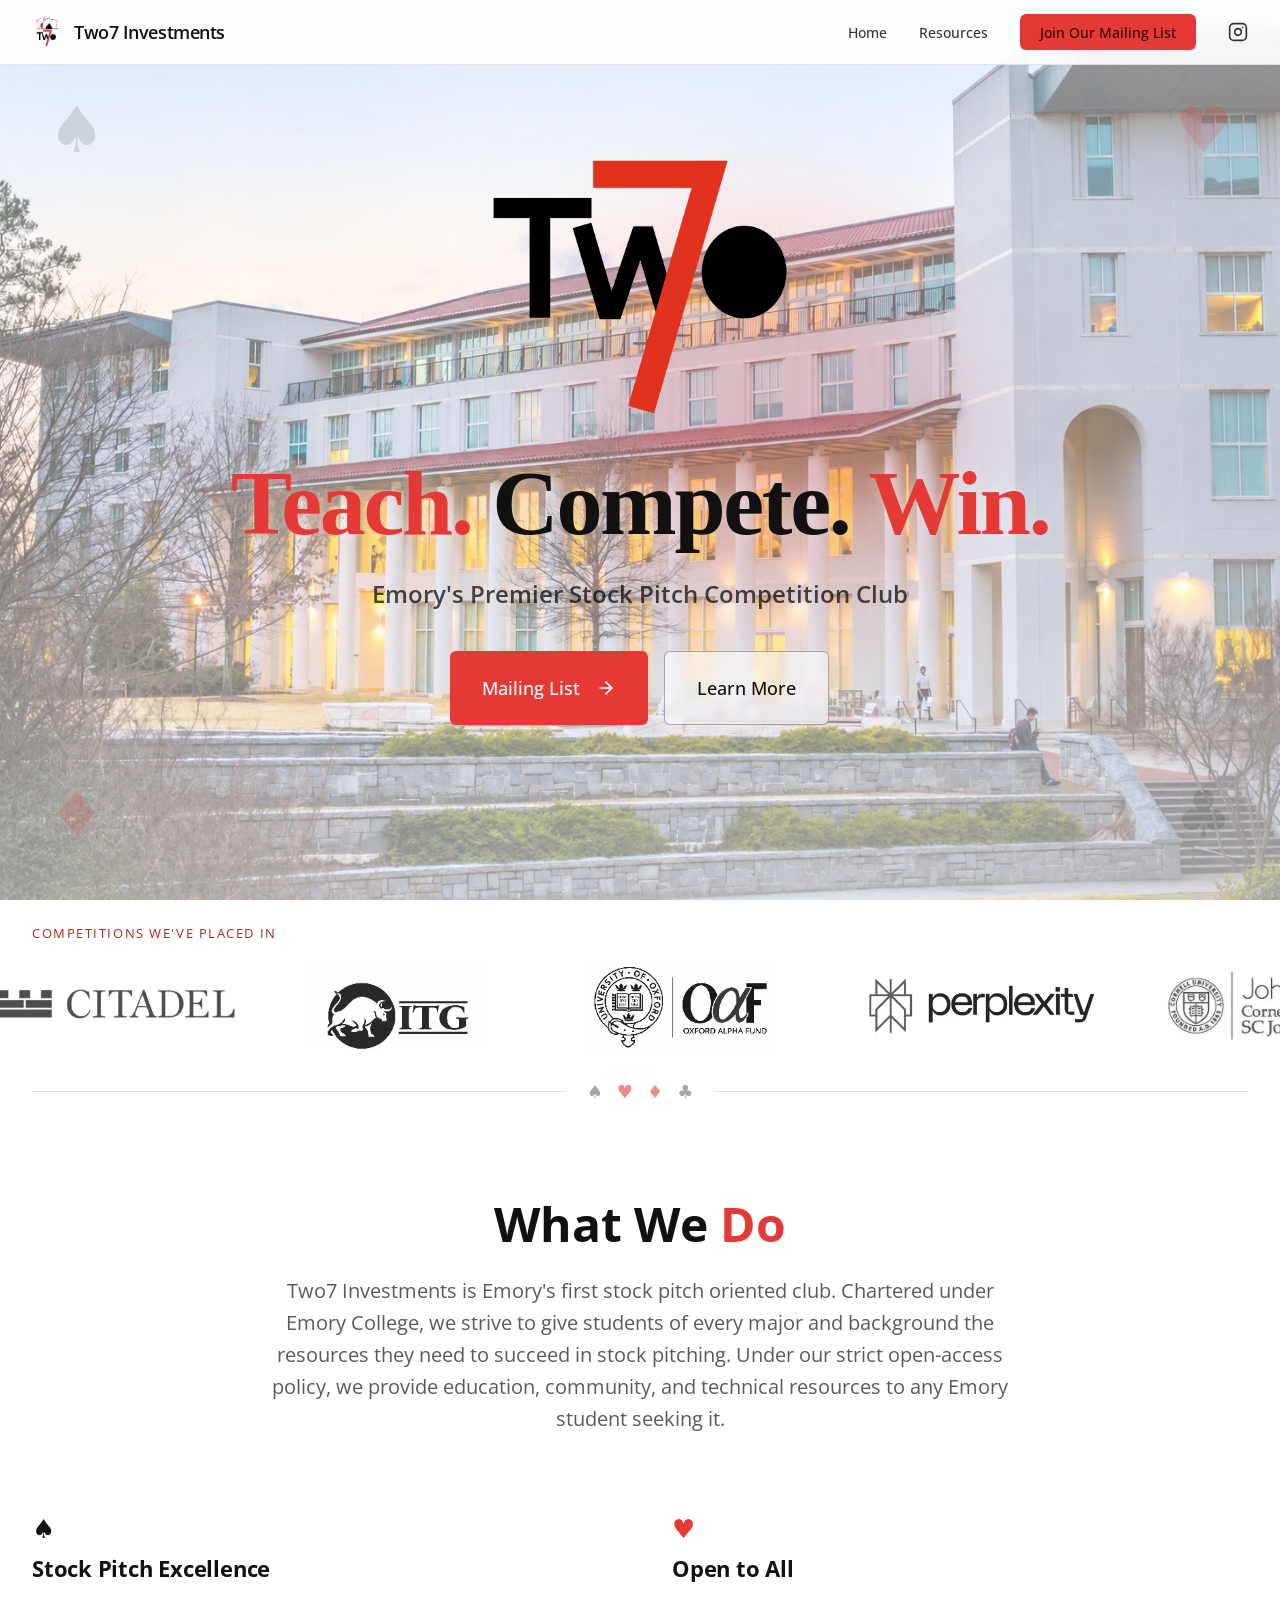
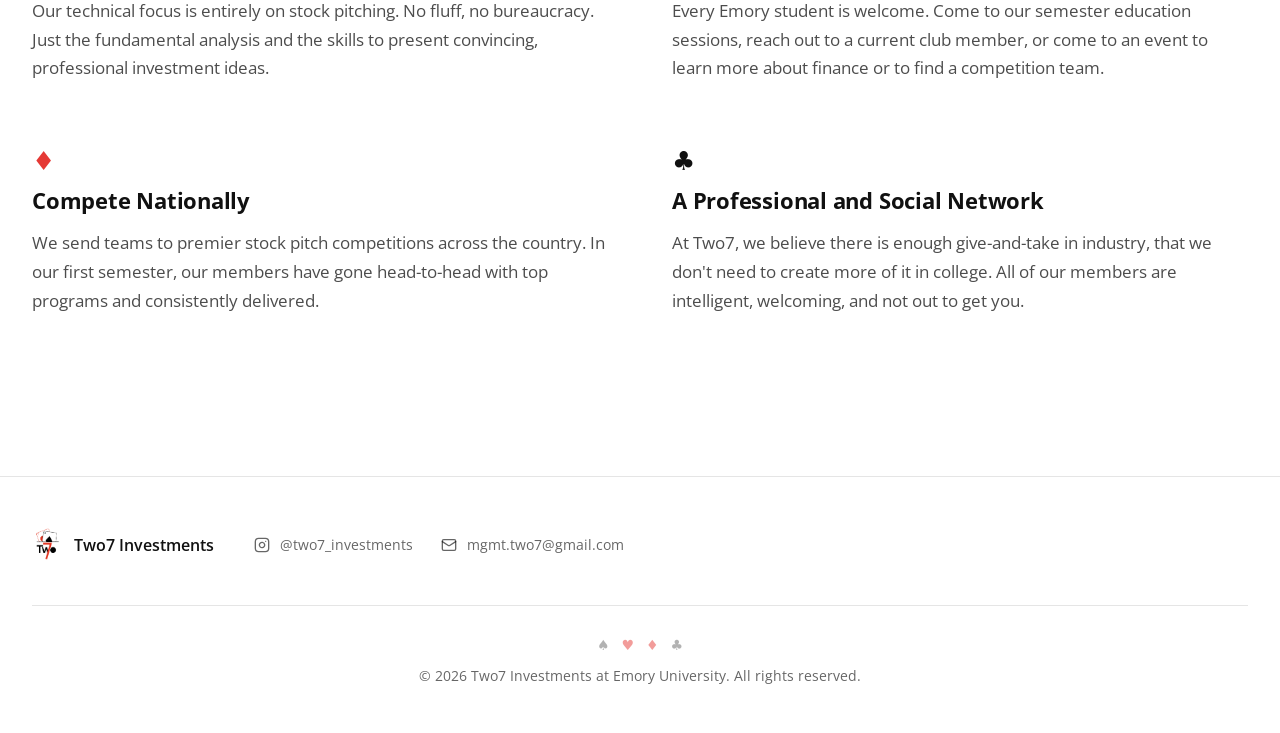
==== commit 02600c0f: "Add a production homepage so two7investments.org deploys on GitHub Pages. Co-authored-by: Cursor <cu" ====
--- a/index.html
+++ b/index.html
@@ -1,240 +1,188 @@
 <!DOCTYPE html>
 <html lang="en">
-  <head>
-    <meta charset="UTF-8">
-    <meta content="width=device-width, initial-scale=1.0" name="viewport">
-    <link href="https://qtrypzzcjebvfcihiynt.supabase.co/storage/v1/object/public/base44-prod/public/6986622fc8b5a88bf42d5a0f/02e4bc009_logo.png" rel="icon" type="image/svg+xml">
-    <title>Two7 Investments</title>
-    <script crossorigin="" src="./Two7 Investments_files/index-B6QQCVG8.js" type="module"></script>
-    <link crossorigin="" href="./Two7 Investments_files/index-BJU8VAZQ.css" rel="stylesheet">
-    <meta content="Two7 Investments" property="og:title">
-    <meta content="Emory's premier stock pitch competition club, where aspiring investors learn to develop winning investment theses and compete nationally." property="og:description">
-    <meta content="https://qtrypzzcjebvfcihiynt.supabase.co/storage/v1/render/image/public/base44-prod/public/6986622fc8b5a88bf42d5a0f/02e4bc009_logo.png?width=1200&amp;height=630&amp;resize=contain" property="og:image">
-    <meta content="https://two7investments.org" property="og:url">
-    <meta content="website" property="og:type">
-    <meta content="Two7 Investments" property="og:site_name">
-    <meta content="summary_large_image" name="twitter:card">
-    <meta content="Two7 Investments" name="twitter:title">
-    <meta content="Emory's premier stock pitch competition club, where aspiring investors learn to develop winning investment theses and compete nationally." name="twitter:description">
-    <meta content="https://qtrypzzcjebvfcihiynt.supabase.co/storage/v1/render/image/public/base44-prod/public/6986622fc8b5a88bf42d5a0f/02e4bc009_logo.png?width=1200&amp;height=630&amp;resize=contain" name="twitter:image">
-    <meta content="https://two7investments.org" name="twitter:url">
-    <meta content="Emory's premier stock pitch competition club, where aspiring investors learn to develop winning investment theses and compete nationally." name="description">
-    <meta content="yes" name="mobile-web-app-capable">
-    <meta content="black" name="apple-mobile-web-app-status-bar-style">
-    <meta content="Two7 Investments" name="apple-mobile-web-app-title">
-    <link href="https://two7investments.org/" rel="canonical">
-  </head>
-  <body>
-    <div id="root">
-      <div class="min-h-screen bg-black">
-        <nav class="fixed top-0 left-0 right-0 z-50 bg-black/90 backdrop-blur-md border-b border-white/10">
-          <div class="max-w-7xl mx-auto px-6 lg:px-8">
-            <div class="flex items-center justify-between h-16">
-              <a class="flex items-center gap-3" href="#home">
-                <img src="./Two7 Investments_files/34586ac66_PlayfairDisplaySC1.png" alt="Two7 Investments" class="h-10 w-auto">
-                <span class="text-white font-semibold text-lg tracking-tight hidden sm:block">Two7 Investments</span>
-              </a>
-              <div class="hidden md:flex items-center gap-8">
-                <a class="text-white/80 hover:text-white transition-colors text-sm font-medium" href="#home">Home</a>
-                <a class="text-white/80 hover:text-white transition-colors text-sm font-medium" href="#portfolio">Portfolio</a>
-                <a href="https://forms.gle/HtA6KuYhrxktofNV8" target="_blank" rel="noopener noreferrer">
-                  <button class="inline-flex items-center justify-center gap-2 whitespace-nowrap rounded-md transition-colors focus-visible:outline-none focus-visible:ring-1 focus-visible:ring-ring disabled:pointer-events-none disabled:opacity-50 [&_svg]:pointer-events-none [&_svg]:size-4 [&_svg]:shrink-0 shadow h-9 py-2 bg-[#E53935] hover:bg-[#C62828] text-white text-sm font-medium px-5">Join Us</button>
-                </a>
-                <a href="https://www.instagram.com/two7_investments/" target="_blank" rel="noopener noreferrer" class="text-white/80 hover:text-white transition-colors">
-                  <svg xmlns="http://www.w3.org/2000/svg" width="24" height="24" viewBox="0 0 24 24" fill="none" stroke="currentColor" stroke-width="2" stroke-linecap="round" stroke-linejoin="round" class="lucide lucide-instagram w-5 h-5">
-                    <rect width="20" height="20" x="2" y="2" rx="5" ry="5"></rect>
-                    <path d="M16 11.37A4 4 0 1 1 12.63 8 4 4 0 0 1 16 11.37z"></path>
-                    <line x1="17.5" x2="17.51" y1="6.5" y2="6.5"></line>
-                  </svg>
-                </a>
-              </div>
-              <button class="md:hidden text-white">
-                <svg xmlns="http://www.w3.org/2000/svg" width="24" height="24" viewBox="0 0 24 24" fill="none" stroke="currentColor" stroke-width="2" stroke-linecap="round" stroke-linejoin="round" class="lucide lucide-menu w-6 h-6">
-                  <line x1="4" x2="20" y1="12" y2="12"></line>
-                  <line x1="4" x2="20" y1="6" y2="6"></line>
-                  <line x1="4" x2="20" y1="18" y2="18"></line>
-                </svg>
-              </button>
-            </div>
+<head>
+  <meta charset="utf-8">
+  <meta name="viewport" content="width=device-width, initial-scale=1">
+  <title>Two7 Investments</title>
+  <meta name="description" content="Emory's premier stock pitch competition club. Teach. Compete. Win.">
+  <link rel="canonical" href="https://two7investments.org/">
+  <link rel="icon" href="assets/two7-logo-transparent.png" type="image/png">
+  <meta property="og:title" content="Two7 Investments">
+  <meta property="og:description" content="Emory's premier stock pitch competition club, where aspiring investors learn to develop winning investment theses and compete nationally.">
+  <meta property="og:image" content="https://two7investments.org/assets/two7-logo.png">
+  <meta property="og:url" content="https://two7investments.org">
+  <meta property="og:type" content="website">
+  <meta property="og:site_name" content="Two7 Investments">
+  <meta name="twitter:card" content="summary_large_image">
+  <meta name="twitter:title" content="Two7 Investments">
+  <meta name="twitter:description" content="Emory's premier stock pitch competition club, where aspiring investors learn to develop winning investment theses and compete nationally.">
+  <meta name="twitter:image" content="https://two7investments.org/assets/two7-logo.png">
+  <link rel="preconnect" href="https://fonts.gstatic.com" crossorigin>
+  <link rel="stylesheet" href="https://fonts.googleapis.com/css2?family=Open+Sans:wght@400;500;600;700&display=swap">
+  <link rel="stylesheet" href="site.css">
+</head>
+<body>
+  <div class="page">
+    <nav class="nav">
+      <div class="wrap">
+        <div class="nav-inner">
+          <a href="#home" class="brand">
+            <img src="assets/two7-logo-transparent.png" alt="Two7 Investments">
+            <span>Two7 Investments</span>
+          </a>
+          <div class="nav-links">
+            <a href="#home">Home</a>
+            <a href="resources.html">Resources</a>
+            <a href="https://forms.gle/7zrdsaJ9ER5Fbmhv8" target="_blank" rel="noopener noreferrer" class="btn-primary btn-nav">Join Our Mailing List</a>
+            <a href="https://www.instagram.com/two7_investments/" target="_blank" rel="noopener noreferrer" class="nav-icon" aria-label="Instagram">
+              <svg xmlns="http://www.w3.org/2000/svg" width="24" height="24" viewBox="0 0 24 24" fill="none" stroke="currentColor" stroke-width="2" stroke-linecap="round" stroke-linejoin="round">
+                <rect width="20" height="20" x="2" y="2" rx="5" ry="5"></rect>
+                <path d="M16 11.37A4 4 0 1 1 12.63 8 4 4 0 0 1 16 11.37z"></path>
+                <line x1="17.5" x2="17.51" y1="6.5" y2="6.5"></line>
+              </svg>
+            </a>
           </div>
-        </nav>
-        <section id="home" class="relative min-h-screen flex items-center justify-center overflow-hidden">
-          <div class="absolute inset-0 bg-cover bg-center bg-no-repeat" style="background-image: url(&quot;https://qtrypzzcjebvfcihiynt.supabase.co/storage/v1/object/public/base44-prod/public/6986622fc8b5a88bf42d5a0f/a0257cce3_image.png&quot;);"></div>
-          <div class="absolute inset-0 bg-gradient-to-b from-black/50 via-black/40 to-black/80"></div>
-          <div class="absolute top-1/4 right-1/4 w-96 h-96 bg-[#E53935]/20 rounded-full blur-3xl"></div>
-          <div class="relative z-10 text-center px-6 max-w-5xl mx-auto">
-            <div style="opacity: 1; transform: none;">
-              <img src="./Two7 Investments_files/34586ac66_PlayfairDisplaySC1.png" alt="Two7 Investments" class="h-32 md:h-40 w-auto mx-auto mb-8">
-            </div>
-            <h1 class="text-5xl md:text-7xl lg:text-8xl font-bold text-white mb-6 tracking-tight" style="opacity: 1; transform: none;"><span class="text-[#E53935]">Teach.</span> <span class="text-white">Publish.</span> <span class="text-[#E53935]">Win.</span></h1>
-            <p class="text-xl md:text-2xl text-white/70 mb-10 max-w-2xl mx-auto font-light" style="opacity: 1; transform: none;">Emory's Premier Stock Pitch Competition Club</p>
-            <div class="flex flex-col sm:flex-row gap-4 justify-center" style="opacity: 1; transform: none;">
-              <a href="https://forms.gle/HtA6KuYhrxktofNV8" target="_blank" rel="noopener noreferrer">
-                <button class="inline-flex items-center justify-center gap-2 whitespace-nowrap transition-colors focus-visible:outline-none focus-visible:ring-1 focus-visible:ring-ring disabled:pointer-events-none disabled:opacity-50 [&_svg]:pointer-events-none [&_svg]:size-4 [&_svg]:shrink-0 shadow h-10 rounded-md bg-[#E53935] hover:bg-[#C62828] text-white px-8 py-6 text-lg font-medium">Apply Now <svg xmlns="http://www.w3.org/2000/svg" width="24" height="24" viewBox="0 0 24 24" fill="none" stroke="currentColor" stroke-width="2" stroke-linecap="round" stroke-linejoin="round" class="lucide lucide-arrow-right ml-2 w-5 h-5"><path d="M5 12h14"></path><path d="m12 5 7 7-7 7"></path></svg></button>
-              </a>
-              <a href="#about" class="inline-flex items-center justify-center gap-2 whitespace-nowrap transition-colors focus-visible:outline-none focus-visible:ring-1 focus-visible:ring-ring disabled:pointer-events-none disabled:opacity-50 [&_svg]:pointer-events-none [&_svg]:size-4 [&_svg]:shrink-0 border bg-background shadow-sm hover:text-accent-foreground h-10 rounded-md border-white/30 text-white hover:bg-white/10 px-8 py-6 text-lg font-medium">Learn More</a>
-            </div>
+          <button class="nav-toggle" type="button" data-nav-toggle aria-expanded="false" aria-controls="mobile-menu" aria-label="Open menu">
+            <svg xmlns="http://www.w3.org/2000/svg" width="24" height="24" viewBox="0 0 24 24" fill="none" stroke="currentColor" stroke-width="2" stroke-linecap="round" stroke-linejoin="round">
+              <line x1="4" x2="20" y1="12" y2="12"></line>
+              <line x1="4" x2="20" y1="6" y2="6"></line>
+              <line x1="4" x2="20" y1="18" y2="18"></line>
+            </svg>
+          </button>
+        </div>
+      </div>
+      <div class="mobile-menu" id="mobile-menu" data-mobile-menu>
+        <a href="#home">Home</a>
+        <a href="resources.html">Resources</a>
+        <a href="https://forms.gle/7zrdsaJ9ER5Fbmhv8" target="_blank" rel="noopener noreferrer">Join Our Mailing List</a>
+        <a href="https://www.instagram.com/two7_investments/" target="_blank" rel="noopener noreferrer">Instagram</a>
+      </div>
+    </nav>
+
+    <section id="home" class="hero">
+      <div class="hero-bg"></div>
+      <div class="hero-wash"></div>
+      <div class="hero-glow"></div>
+      <span class="suit suit-tl" aria-hidden="true">♠</span>
+      <span class="suit suit-tr" aria-hidden="true">♥</span>
+      <span class="suit suit-bl" aria-hidden="true">♦</span>
+      <span class="suit suit-br" aria-hidden="true">♣</span>
+      <div class="hero-content">
+        <img class="hero-wordmark" src="assets/two7-wordmark.png" alt="Two7 Investments">
+        <h1><span class="wm red">Teach.</span> <span class="wm">Compete.</span> <span class="wm red">Win.</span></h1>
+        <p class="hero-sub">Emory's Premier Stock Pitch Competition Club</p>
+        <div class="hero-actions">
+          <a href="https://forms.gle/7zrdsaJ9ER5Fbmhv8" target="_blank" rel="noopener noreferrer" class="btn-primary btn-hero">
+            Mailing List
+            <svg xmlns="http://www.w3.org/2000/svg" width="24" height="24" viewBox="0 0 24 24" fill="none" stroke="currentColor" stroke-width="2" stroke-linecap="round" stroke-linejoin="round">
+              <path d="M5 12h14"></path>
+              <path d="m12 5 7 7-7 7"></path>
+            </svg>
+          </a>
+          <a href="#about" class="btn-ghost">Learn More</a>
+        </div>
+      </div>
+    </section>
+
+    <section id="competitions" class="competitions">
+      <div class="wrap">
+        <p class="kicker">Competitions we've placed in</p>
+      </div>
+      <div class="logo-viewport">
+        <div class="logo-track">
+          <div class="logo-set">
+            <div class="logo-card" style="--logo-scale: 1.49"><img src="assets/comp-citadel.webp" alt="Citadel Securities" decoding="async"></div>
+            <div class="logo-card" style="--logo-scale: 1.5"><img src="assets/comp-irvine.webp" alt="Irvine ITG competition" decoding="async"></div>
+            <div class="logo-card" style="--logo-scale: 1.84"><img src="assets/comp-oxford.webp" alt="Oxford Alpha / University of Oxford" decoding="async"></div>
+            <div class="logo-card" style="--logo-scale: 2.16"><img src="assets/comp-perplexity.webp" alt="Perplexity" decoding="async"></div>
+            <div class="logo-card" style="--logo-scale: 1.68"><img src="assets/comp-cornell.webp" alt="Cornell University" decoding="async"></div>
           </div>
-          <div class="absolute bottom-10 left-1/2 -translate-x-1/2 z-20" style="transform: translateY(0.168331px);">
-            <div class="w-6 h-10 border-2 border-white/50 rounded-full flex justify-center pt-2 bg-black/30 backdrop-blur-sm">
-              <div class="w-1.5 h-3 bg-white/70 rounded-full"></div>
-            </div>
+          <div class="logo-set" aria-hidden="true">
+            <div class="logo-card" style="--logo-scale: 1.49"><img src="assets/comp-citadel.webp" alt="" decoding="async"></div>
+            <div class="logo-card" style="--logo-scale: 1.5"><img src="assets/comp-irvine.webp" alt="" decoding="async"></div>
+            <div class="logo-card" style="--logo-scale: 1.84"><img src="assets/comp-oxford.webp" alt="" decoding="async"></div>
+            <div class="logo-card" style="--logo-scale: 2.16"><img src="assets/comp-perplexity.webp" alt="" decoding="async"></div>
+            <div class="logo-card" style="--logo-scale: 1.68"><img src="assets/comp-cornell.webp" alt="" decoding="async"></div>
           </div>
-        </section>
-        <section id="about" class="bg-black py-24 lg:py-32">
-          <div class="max-w-7xl mx-auto px-6 lg:px-8">
-            <div class="text-center mb-20" style="opacity: 1; transform: none;">
-              <h2 class="text-4xl md:text-5xl font-bold text-white mb-6">What We <span class="text-[#E53935]">Do</span></h2>
-              <p class="text-xl text-white/60 max-w-3xl mx-auto leading-relaxed">Two7 Investments is Emory's stock pitch competition club. We train members to develop institutional-quality investment theses and compete at the highest levels nationally.</p>
-            </div>
-            <div class="grid md:grid-cols-2 gap-8 lg:gap-12">
-              <div class="bg-white/5 border border-white/10 rounded-2xl p-8 lg:p-10 hover:border-[#E53935]/50 transition-all duration-300" style="opacity: 1; transform: none;">
-                <div class="w-14 h-14 bg-[#E53935]/10 rounded-xl flex items-center justify-center mb-6">
-                  <svg xmlns="http://www.w3.org/2000/svg" width="24" height="24" viewBox="0 0 24 24" fill="none" stroke="currentColor" stroke-width="2" stroke-linecap="round" stroke-linejoin="round" class="lucide lucide-trending-up w-7 h-7 text-[#E53935]"><polyline points="22 7 13.5 15.5 8.5 10.5 2 17"></polyline><polyline points="16 7 22 7 22 13"></polyline></svg>
-                </div>
-                <h3 class="text-2xl font-semibold text-white mb-4">Stock Pitch Excellence</h3>
-                <p class="text-white/60 leading-relaxed">We focus on one thing: crafting winning stock pitches. No fluff, no filler—just rigorous fundamental analysis and the skills to present conviction-level investment ideas.</p>
-              </div>
-              <div class="bg-white/5 border border-white/10 rounded-2xl p-8 lg:p-10 hover:border-[#E53935]/50 transition-all duration-300" style="opacity: 1; transform: none;">
-                <div class="w-14 h-14 bg-[#E53935]/10 rounded-xl flex items-center justify-center mb-6">
-                  <svg xmlns="http://www.w3.org/2000/svg" width="24" height="24" viewBox="0 0 24 24" fill="none" stroke="currentColor" stroke-width="2" stroke-linecap="round" stroke-linejoin="round" class="lucide lucide-users w-7 h-7 text-[#E53935]"><path d="M16 21v-2a4 4 0 0 0-4-4H6a4 4 0 0 0-4 4v2"></path><circle cx="9" cy="7" r="4"></circle><path d="M22 21v-2a4 4 0 0 0-3-3.87"></path><path d="M16 3.13a4 4 0 0 1 0 7.75"></path></svg>
-                </div>
-                <h3 class="text-2xl font-semibold text-white mb-4">Open to All</h3>
-                <p class="text-white/60 leading-relaxed">Every Emory student is welcome. Start by shadowing the pod of your choice, learn from experienced members, and work through our training pipeline to join a competition team.</p>
-              </div>
-              <div class="bg-white/5 border border-white/10 rounded-2xl p-8 lg:p-10 hover:border-[#E53935]/50 transition-all duration-300" style="opacity: 1; transform: none;">
-                <div class="w-14 h-14 bg-[#E53935]/10 rounded-xl flex items-center justify-center mb-6">
-                  <svg xmlns="http://www.w3.org/2000/svg" width="24" height="24" viewBox="0 0 24 24" fill="none" stroke="currentColor" stroke-width="2" stroke-linecap="round" stroke-linejoin="round" class="lucide lucide-trophy w-7 h-7 text-[#E53935]"><path d="M6 9H4.5a2.5 2.5 0 0 1 0-5H6"></path><path d="M18 9h1.5a2.5 2.5 0 0 0 0-5H18"></path><path d="M4 22h16"></path><path d="M10 14.66V17c0 .55-.47.98-.97 1.21C7.85 18.75 7 20.24 7 22"></path><path d="M14 14.66V17c0 .55.47.98.97 1.21C16.15 18.75 17 20.24 17 22"></path><path d="M18 2H6v7a6 6 0 0 0 12 0V2Z"></path></svg>
-                </div>
-                <h3 class="text-2xl font-semibold text-white mb-4">Compete Nationally</h3>
-                <p class="text-white/60 leading-relaxed">We send teams to premier stock pitch competitions across the country. Our members go head-to-head with top programs and consistently deliver.</p>
-              </div>
-              <div class="bg-white/5 border border-white/10 rounded-2xl p-8 lg:p-10 hover:border-[#E53935]/50 transition-all duration-300" style="opacity: 1; transform: none;">
-                <div class="w-14 h-14 bg-[#E53935]/10 rounded-xl flex items-center justify-center mb-6">
-                  <svg xmlns="http://www.w3.org/2000/svg" width="24" height="24" viewBox="0 0 24 24" fill="none" stroke="currentColor" stroke-width="2" stroke-linecap="round" stroke-linejoin="round" class="lucide lucide-target w-7 h-7 text-[#E53935]"><circle cx="12" cy="12" r="10"></circle><circle cx="12" cy="12" r="6"></circle><circle cx="12" cy="12" r="2"></circle></svg>
-                </div>
-                <h3 class="text-2xl font-semibold text-white mb-4">Real Skills, Real Results</h3>
-                <p class="text-white/60 leading-relaxed">Learn financial modeling, valuation techniques, and how to construct a compelling investment narrative. These skills translate directly to careers in finance.</p>
-              </div>
-            </div>
+        </div>
+      </div>
+      <div class="suit-rule">
+        <div class="line"></div>
+        <div class="marks" aria-hidden="true">
+          <span class="blk">♠</span>
+          <span class="red">♥</span>
+          <span class="red">♦</span>
+          <span class="blk">♣</span>
+        </div>
+        <div class="line"></div>
+      </div>
+    </section>
+
+    <section id="about" class="about">
+      <div class="wrap">
+        <div class="about-intro">
+          <h2>What We <span>Do</span></h2>
+          <p>Two7 Investments is Emory's first stock pitch oriented club. Chartered under Emory College, we strive to give students of every major and background the resources they need to succeed in stock pitching. Under our strict open-access policy, we provide education, community, and technical resources to any Emory student seeking it.</p>
+        </div>
+        <div class="about-grid">
+          <div class="about-card">
+            <span class="mark ink" aria-hidden="true">♠</span>
+            <h3>Stock Pitch Excellence</h3>
+            <p>Our technical focus is entirely on stock pitching. No fluff, no bureaucracy. Just the fundamental analysis and the skills to present convincing, professional investment ideas.</p>
           </div>
-        </section>
-        <section id="portfolio" class="bg-gradient-to-b from-black to-[#0A0A0A] py-24 lg:py-32">
-          <div class="max-w-7xl mx-auto px-6 lg:px-8">
-            <div class="text-center mb-16" style="opacity: 1; transform: none;">
-              <h2 class="text-4xl md:text-5xl font-bold text-white mb-6">Our <span class="text-[#E53935]">Pods</span></h2>
-              <p class="text-xl text-white/60 max-w-2xl mx-auto">Specialize in the sector that interests you. Each pod focuses on a specific industry vertical.</p>
-            </div>
-            <div class="grid sm:grid-cols-2 lg:grid-cols-3 gap-6">
-              <div class="group relative bg-white/5 border border-white/10 rounded-2xl p-6 hover:border-[#E53935]/50 transition-all duration-300" style="opacity: 1; transform: none;">
-                <div class="absolute top-0 right-0 w-32 h-32 bg-[#E53935]/5 rounded-full blur-2xl group-hover:bg-[#E53935]/10 transition-all"></div>
-                <div class="relative">
-                  <div class="w-12 h-12 bg-[#E53935]/10 rounded-lg flex items-center justify-center mb-4 group-hover:bg-[#E53935]/20 transition-colors">
-                    <svg xmlns="http://www.w3.org/2000/svg" width="24" height="24" viewBox="0 0 24 24" fill="none" stroke="currentColor" stroke-width="2" stroke-linecap="round" stroke-linejoin="round" class="lucide lucide-cpu w-6 h-6 text-[#E53935]"><rect width="16" height="16" x="4" y="4" rx="2"></rect><rect width="6" height="6" x="9" y="9" rx="1"></rect><path d="M15 2v2"></path><path d="M15 20v2"></path><path d="M2 15h2"></path><path d="M2 9h2"></path><path d="M20 15h2"></path><path d="M20 9h2"></path><path d="M9 2v2"></path><path d="M9 20v2"></path></svg>
-                  </div>
-                  <h3 class="text-xl font-semibold text-white mb-1">TMT</h3>
-                  <p class="text-sm text-[#E53935] mb-3">Technology, Media &amp; Telecom</p>
-                  <p class="text-white/50 text-sm leading-relaxed">Software, semiconductors, digital media, and telecommunications infrastructure.</p>
-                </div>
-              </div>
-              <div class="group relative bg-white/5 border border-white/10 rounded-2xl p-6 hover:border-[#E53935]/50 transition-all duration-300" style="opacity: 1; transform: none;">
-                <div class="absolute top-0 right-0 w-32 h-32 bg-[#E53935]/5 rounded-full blur-2xl group-hover:bg-[#E53935]/10 transition-all"></div>
-                <div class="relative">
-                  <div class="w-12 h-12 bg-[#E53935]/10 rounded-lg flex items-center justify-center mb-4 group-hover:bg-[#E53935]/20 transition-colors">
-                    <svg xmlns="http://www.w3.org/2000/svg" width="24" height="24" viewBox="0 0 24 24" fill="none" stroke="currentColor" stroke-width="2" stroke-linecap="round" stroke-linejoin="round" class="lucide lucide-stethoscope w-6 h-6 text-[#E53935]"><path d="M11 2v2"></path><path d="M5 2v2"></path><path d="M5 3H4a2 2 0 0 0-2 2v4a6 6 0 0 0 12 0V5a2 2 0 0 0-2-2h-1"></path><path d="M8 15a6 6 0 0 0 12 0v-3"></path><circle cx="20" cy="10" r="2"></circle></svg>
-                  </div>
-                  <h3 class="text-xl font-semibold text-white mb-1">Healthcare</h3>
-                  <p class="text-sm text-[#E53935] mb-3">Healthcare &amp; Life Sciences</p>
-                  <p class="text-white/50 text-sm leading-relaxed">Biotech, pharmaceuticals, medical devices, and healthcare services.</p>
-                </div>
-              </div>
-              <div class="group relative bg-white/5 border border-white/10 rounded-2xl p-6 hover:border-[#E53935]/50 transition-all duration-300" style="opacity: 1; transform: none;">
-                <div class="absolute top-0 right-0 w-32 h-32 bg-[#E53935]/5 rounded-full blur-2xl group-hover:bg-[#E53935]/10 transition-all"></div>
-                <div class="relative">
-                  <div class="w-12 h-12 bg-[#E53935]/10 rounded-lg flex items-center justify-center mb-4 group-hover:bg-[#E53935]/20 transition-colors">
-                    <svg xmlns="http://www.w3.org/2000/svg" width="24" height="24" viewBox="0 0 24 24" fill="none" stroke="currentColor" stroke-width="2" stroke-linecap="round" stroke-linejoin="round" class="lucide lucide-zap w-6 h-6 text-[#E53935]"><path d="M4 14a1 1 0 0 1-.78-1.63l9.9-10.2a.5.5 0 0 1 .86.46l-1.92 6.02A1 1 0 0 0 13 10h7a1 1 0 0 1 .78 1.63l-9.9 10.2a.5.5 0 0 1-.86-.46l1.92-6.02A1 1 0 0 0 11 14z"></path></svg>
-                  </div>
-                  <h3 class="text-xl font-semibold text-white mb-1">Energy</h3>
-                  <p class="text-sm text-[#E53935] mb-3">Energy &amp; Utilities</p>
-                  <p class="text-white/50 text-sm leading-relaxed">Oil &amp; gas, renewables, utilities, and energy infrastructure.</p>
-                </div>
-              </div>
-              <div class="group relative bg-white/5 border border-white/10 rounded-2xl p-6 hover:border-[#E53935]/50 transition-all duration-300" style="opacity: 1; transform: none;">
-                <div class="absolute top-0 right-0 w-32 h-32 bg-[#E53935]/5 rounded-full blur-2xl group-hover:bg-[#E53935]/10 transition-all"></div>
-                <div class="relative">
-                  <div class="w-12 h-12 bg-[#E53935]/10 rounded-lg flex items-center justify-center mb-4 group-hover:bg-[#E53935]/20 transition-colors">
-                    <svg xmlns="http://www.w3.org/2000/svg" width="24" height="24" viewBox="0 0 24 24" fill="none" stroke="currentColor" stroke-width="2" stroke-linecap="round" stroke-linejoin="round" class="lucide lucide-shopping-bag w-6 h-6 text-[#E53935]"><path d="M6 2 3 6v14a2 2 0 0 0 2 2h14a2 2 0 0 0 2-2V6l-3-4Z"></path><path d="M3 6h18"></path><path d="M16 10a4 4 0 0 1-8 0"></path></svg>
-                  </div>
-                  <h3 class="text-xl font-semibold text-white mb-1">Consumer</h3>
-                  <p class="text-sm text-[#E53935] mb-3">Consumer &amp; Retail</p>
-                  <p class="text-white/50 text-sm leading-relaxed">Consumer goods, retail, restaurants, and leisure companies.</p>
-                </div>
-              </div>
-              <div class="group relative bg-white/5 border border-white/10 rounded-2xl p-6 hover:border-[#E53935]/50 transition-all duration-300" style="opacity: 1; transform: none;">
-                <div class="absolute top-0 right-0 w-32 h-32 bg-[#E53935]/5 rounded-full blur-2xl group-hover:bg-[#E53935]/10 transition-all"></div>
-                <div class="relative">
-                  <div class="w-12 h-12 bg-[#E53935]/10 rounded-lg flex items-center justify-center mb-4 group-hover:bg-[#E53935]/20 transition-colors">
-                    <svg xmlns="http://www.w3.org/2000/svg" width="24" height="24" viewBox="0 0 24 24" fill="none" stroke="currentColor" stroke-width="2" stroke-linecap="round" stroke-linejoin="round" class="lucide lucide-factory w-6 h-6 text-[#E53935]"><path d="M2 20a2 2 0 0 0 2 2h16a2 2 0 0 0 2-2V8l-7 5V8l-7 5V4a2 2 0 0 0-2-2H4a2 2 0 0 0-2 2Z"></path><path d="M17 18h1"></path><path d="M12 18h1"></path><path d="M7 18h1"></path></svg>
-                  </div>
-                  <h3 class="text-xl font-semibold text-white mb-1">Industrials</h3>
-                  <p class="text-sm text-[#E53935] mb-3">Industrials &amp; Materials</p>
-                  <p class="text-white/50 text-sm leading-relaxed">Manufacturing, aerospace, defense, and basic materials.</p>
-                </div>
-              </div>
-              <div class="group relative bg-white/5 border border-white/10 rounded-2xl p-6 hover:border-[#E53935]/50 transition-all duration-300" style="opacity: 1; transform: none;">
-                <div class="absolute top-0 right-0 w-32 h-32 bg-[#E53935]/5 rounded-full blur-2xl group-hover:bg-[#E53935]/10 transition-all"></div>
-                <div class="relative">
-                  <div class="w-12 h-12 bg-[#E53935]/10 rounded-lg flex items-center justify-center mb-4 group-hover:bg-[#E53935]/20 transition-colors">
-                    <svg xmlns="http://www.w3.org/2000/svg" width="24" height="24" viewBox="0 0 24 24" fill="none" stroke="currentColor" stroke-width="2" stroke-linecap="round" stroke-linejoin="round" class="lucide lucide-building2 w-6 h-6 text-[#E53935]"><path d="M6 22V4a2 2 0 0 1 2-2h8a2 2 0 0 1 2 2v18Z"></path><path d="M6 12H4a2 2 0 0 0-2 2v6a2 2 0 0 0 2 2h2"></path><path d="M18 9h2a2 2 0 0 1 2 2v9a2 2 0 0 1-2 2h-2"></path><path d="M10 6h4"></path><path d="M10 10h4"></path><path d="M10 14h4"></path><path d="M10 18h4"></path></svg>
-                  </div>
-                  <h3 class="text-xl font-semibold text-white mb-1">FIG</h3>
-                  <p class="text-sm text-[#E53935] mb-3">Financial Institutions</p>
-                  <p class="text-white/50 text-sm leading-relaxed">Banks, insurance, asset managers, and fintech companies.</p>
-                </div>
-              </div>
-            </div>
+          <div class="about-card">
+            <span class="mark red" aria-hidden="true">♥</span>
+            <h3>Open to All</h3>
+            <p>Every Emory student is welcome. Come to our semester education sessions, reach out to a current club member, or come to an event to learn more about finance or to find a competition team.</p>
           </div>
-        </section>
-        <section class="bg-[#0A0A0A] py-24 lg:py-32">
-          <div class="max-w-4xl mx-auto px-6 lg:px-8">
-            <div class="relative bg-gradient-to-br from-[#E53935]/10 to-transparent border border-[#E53935]/20 rounded-3xl p-10 lg:p-16 text-center overflow-hidden" style="opacity: 1; transform: none;">
-              <div class="absolute top-0 left-1/2 -translate-x-1/2 w-96 h-96 bg-[#E53935]/10 rounded-full blur-3xl -z-10"></div>
-              <h2 class="text-4xl md:text-5xl font-bold text-white mb-6">Ready to <span class="text-[#E53935]">Compete</span>?</h2>
-              <p class="text-xl text-white/60 mb-10 max-w-2xl mx-auto">Join Two7 Investments and start your journey toward becoming a skilled stock pitch competitor.</p>
-              <a href="https://forms.gle/HtA6KuYhrxktofNV8" target="_blank" rel="noopener noreferrer">
-                <button class="inline-flex items-center justify-center gap-2 whitespace-nowrap transition-colors focus-visible:outline-none focus-visible:ring-1 focus-visible:ring-ring disabled:pointer-events-none disabled:opacity-50 [&_svg]:pointer-events-none [&_svg]:size-4 [&_svg]:shrink-0 shadow h-10 rounded-md bg-[#E53935] hover:bg-[#C62828] text-white px-10 py-6 text-lg font-medium">Submit Interest Form <svg xmlns="http://www.w3.org/2000/svg" width="24" height="24" viewBox="0 0 24 24" fill="none" stroke="currentColor" stroke-width="2" stroke-linecap="round" stroke-linejoin="round" class="lucide lucide-arrow-right ml-2 w-5 h-5"><path d="M5 12h14"></path><path d="m12 5 7 7-7 7"></path></svg></button>
-              </a>
-            </div>
+          <div class="about-card">
+            <span class="mark red" aria-hidden="true">♦</span>
+            <h3>Compete Nationally</h3>
+            <p>We send teams to premier stock pitch competitions across the country. In our first semester, our members have gone head-to-head with top programs and consistently delivered.</p>
           </div>
-        </section>
-        <footer class="bg-black border-t border-white/10 py-12">
-          <div class="max-w-7xl mx-auto px-6 lg:px-8">
-            <div class="flex flex-col md:flex-row items-center justify-between gap-6">
-              <div class="flex items-center gap-3">
-                <img src="./Two7 Investments_files/e821bdbc2_PlayfairDisplaySC2.png" alt="Two7 Investments" class="h-10 w-auto">
-                <span class="text-white font-semibold">Two7 Investments</span>
-              </div>
-              <div class="flex items-center gap-8">
-                <a class="text-white/60 hover:text-white transition-colors text-sm" href="#home">Home</a>
-                <a class="text-white/60 hover:text-white transition-colors text-sm" href="#portfolio">Portfolio</a>
-                <a href="https://forms.gle/HtA6KuYhrxktofNV8" target="_blank" rel="noopener noreferrer" class="text-white/60 hover:text-white transition-colors text-sm">Join Us</a>
-              </div>
-              <div class="flex items-center gap-4">
-                <a href="https://www.instagram.com/two7_investments/" target="_blank" rel="noopener noreferrer" class="w-10 h-10 bg-white/5 border border-white/10 rounded-full flex items-center justify-center text-white/60 hover:text-white hover:border-[#E53935]/50 transition-all">
-                  <svg xmlns="http://www.w3.org/2000/svg" width="24" height="24" viewBox="0 0 24 24" fill="none" stroke="currentColor" stroke-width="2" stroke-linecap="round" stroke-linejoin="round" class="lucide lucide-instagram w-5 h-5">
-                    <rect width="20" height="20" x="2" y="2" rx="5" ry="5"></rect>
-                    <path d="M16 11.37A4 4 0 1 1 12.63 8 4 4 0 0 1 16 11.37z"></path>
-                    <line x1="17.5" x2="17.51" y1="6.5" y2="6.5"></line>
-                  </svg>
-                </a>
-              </div>
-            </div>
-            <div class="mt-10 pt-8 border-t border-white/10 text-center">
-              <p class="text-white/40 text-sm">© 2026 Two7 Investments at Emory University. All rights reserved.</p>
-            </div>
+          <div class="about-card">
+            <span class="mark ink" aria-hidden="true">♣</span>
+            <h3>A Professional and Social Network</h3>
+            <p>At Two7, we believe there is enough give-and-take in industry, that we don't need to create more of it in college. All of our members are intelligent, welcoming, and not out to get you.</p>
           </div>
-        </footer>
+        </div>
       </div>
-    </div>
-  </body>
-</html>+    </section>
+
+    <footer class="footer">
+      <div class="wrap">
+        <div class="footer-row">
+          <div class="footer-brand">
+            <img src="assets/two7-logo-transparent.png" alt="Two7 Investments">
+            <span>Two7 Investments</span>
+          </div>
+          <div class="footer-contact">
+            <a href="https://www.instagram.com/two7_investments/" target="_blank" rel="noopener noreferrer">
+              <svg xmlns="http://www.w3.org/2000/svg" width="24" height="24" viewBox="0 0 24 24" fill="none" stroke="currentColor" stroke-width="2" stroke-linecap="round" stroke-linejoin="round">
+                <rect width="20" height="20" x="2" y="2" rx="5" ry="5"></rect>
+                <path d="M16 11.37A4 4 0 1 1 12.63 8 4 4 0 0 1 16 11.37z"></path>
+                <line x1="17.5" x2="17.51" y1="6.5" y2="6.5"></line>
+              </svg>
+              @two7_investments
+            </a>
+            <a href="mailto:mgmt.two7@gmail.com">
+              <svg xmlns="http://www.w3.org/2000/svg" width="24" height="24" viewBox="0 0 24 24" fill="none" stroke="currentColor" stroke-width="2" stroke-linecap="round" stroke-linejoin="round">
+                <rect width="20" height="16" x="2" y="4" rx="2"></rect>
+                <path d="m22 7-8.97 5.7a1.94 1.94 0 0 1-2.06 0L2 7"></path>
+              </svg>
+              mgmt.two7@gmail.com
+            </a>
+          </div>
+        </div>
+        <div class="footer-copy">
+          <div class="footer-suits" aria-hidden="true">
+            <span class="blk">♠</span><span class="red">♥</span><span class="red">♦</span><span class="blk">♣</span>
+          </div>
+          <p>© 2026 Two7 Investments at Emory University. All rights reserved.</p>
+        </div>
+      </div>
+    </footer>
+  </div>
+  <script src="site.js"></script>
+</body>
+</html>
--- a/site.css
+++ b/site.css
@@ -0,0 +1,595 @@
+:root {
+  --red: #e53935;
+  --red-hover: #c62828;
+  --red-deep: #b0271a;
+  --ink: #111111;
+  --muted: rgba(0, 0, 0, 0.7);
+  --muted-2: rgba(0, 0, 0, 0.65);
+  --muted-3: rgba(0, 0, 0, 0.6);
+  --line: rgba(0, 0, 0, 0.1);
+  --font: "Open Sans", ui-sans-serif, system-ui, -apple-system, "Segoe UI", Roboto, Helvetica, Arial, sans-serif;
+  --font-display: "Times New Roman", Times, serif;
+}
+
+* { box-sizing: border-box; }
+
+html {
+  scroll-behavior: smooth;
+  scroll-padding-top: 80px;
+}
+
+body {
+  margin: 0;
+  background: #fff;
+  color: var(--ink);
+  font-family: var(--font);
+  -webkit-font-smoothing: antialiased;
+  overflow-x: hidden;
+}
+
+a { color: inherit; text-decoration: none; }
+
+img { max-width: 100%; height: auto; }
+
+button, .btn {
+  font-family: inherit;
+  cursor: pointer;
+}
+
+.page {
+  min-height: 100vh;
+  background: #fff;
+}
+
+.page-col {
+  min-height: 100vh;
+  background: #fff;
+  display: flex;
+  flex-direction: column;
+}
+
+.wrap {
+  max-width: 1280px;
+  margin: 0 auto;
+  padding: 0 32px;
+}
+
+/* Nav */
+.nav {
+  position: fixed;
+  top: 0;
+  left: 0;
+  right: 0;
+  z-index: 50;
+  background: rgba(255, 255, 255, 0.9);
+  backdrop-filter: blur(12px);
+  border-bottom: 1px solid var(--line);
+}
+
+.nav-inner {
+  display: flex;
+  align-items: center;
+  justify-content: space-between;
+  height: 64px;
+}
+
+.brand {
+  display: flex;
+  align-items: center;
+  gap: 12px;
+}
+
+.brand img {
+  height: 40px;
+  width: auto;
+}
+
+.brand span {
+  color: var(--ink);
+  font-weight: 600;
+  font-size: 18px;
+  letter-spacing: -0.025em;
+}
+
+.nav-links {
+  display: flex;
+  align-items: center;
+  gap: 32px;
+}
+
+.nav-links a {
+  color: rgba(0, 0, 0, 0.8);
+  font-size: 14px;
+  font-weight: 500;
+  transition: color 0.15s;
+}
+
+.nav-links a:hover { color: var(--ink); }
+
+.nav-links a.is-active {
+  color: var(--ink);
+  font-weight: 600;
+}
+
+.nav-toggle {
+  display: none;
+  width: 40px;
+  height: 40px;
+  border: 0;
+  background: transparent;
+  padding: 8px;
+  color: var(--ink);
+}
+
+.nav-toggle svg { width: 24px; height: 24px; }
+
+.btn-primary {
+  display: inline-flex;
+  align-items: center;
+  justify-content: center;
+  gap: 8px;
+  white-space: nowrap;
+  border: 0;
+  border-radius: 6px;
+  background: var(--red);
+  color: #fff;
+  font-weight: 500;
+  box-shadow: 0 1px 2px 0 rgba(0, 0, 0, 0.08);
+  transition: background-color 0.15s;
+}
+
+.btn-primary:hover { background: var(--red-hover); }
+
+.btn-nav {
+  height: 36px;
+  padding: 8px 20px;
+  font-size: 14px;
+}
+
+.nav-icon {
+  color: rgba(0, 0, 0, 0.8);
+  display: flex;
+  transition: color 0.15s;
+}
+
+.nav-icon:hover { color: var(--ink); }
+
+.nav-icon svg { width: 20px; height: 20px; }
+
+.mobile-menu {
+  display: none;
+  flex-direction: column;
+  gap: 16px;
+  padding: 8px 32px 20px;
+  border-top: 1px solid var(--line);
+  background: #fff;
+}
+
+.mobile-menu.is-open { display: flex; }
+
+.mobile-menu a {
+  color: rgba(0, 0, 0, 0.8);
+  font-size: 15px;
+  font-weight: 500;
+}
+
+.mobile-menu a:hover { color: var(--ink); }
+
+/* Hero */
+.hero {
+  position: relative;
+  min-height: 100vh;
+  display: flex;
+  align-items: center;
+  justify-content: center;
+  overflow: hidden;
+  padding: calc(64px + 40px) 0 120px;
+}
+
+.hero-bg {
+  position: absolute;
+  inset: 0;
+  background-image: url("assets/hero-goizueta.jpg");
+  background-size: cover;
+  background-position: center;
+  background-repeat: no-repeat;
+}
+
+.hero-wash {
+  position: absolute;
+  inset: 0;
+  background: linear-gradient(to bottom, rgba(255, 255, 255, 0.45), rgba(255, 255, 255, 0.38), rgba(255, 255, 255, 0.6));
+}
+
+.hero-glow {
+  position: absolute;
+  top: 25%;
+  right: 25%;
+  width: 384px;
+  height: 384px;
+  background: rgba(229, 57, 53, 0.2);
+  border-radius: 9999px;
+  filter: blur(64px);
+}
+
+.suit {
+  position: absolute;
+  font-size: 64px;
+  line-height: 1;
+}
+
+.suit-tl { top: 96px; left: 48px; color: rgba(0, 0, 0, 0.12); }
+.suit-tr { top: 96px; right: 48px; color: rgba(229, 57, 53, 0.18); }
+.suit-bl { bottom: 56px; left: 48px; color: rgba(229, 57, 53, 0.18); }
+.suit-br { bottom: 56px; right: 48px; color: rgba(0, 0, 0, 0.12); }
+
+.hero-content {
+  position: relative;
+  z-index: 10;
+  text-align: center;
+  padding: 0 24px;
+  max-width: 1024px;
+  margin: 0 auto;
+}
+
+.hero-wordmark {
+  height: clamp(140px, 20vw, 280px);
+  width: auto;
+  margin: 0 auto 40px;
+  display: block;
+}
+
+.hero h1 {
+  font-family: var(--font-display);
+  font-size: clamp(48px, 8vw, 92px);
+  line-height: 1.06;
+  font-weight: 700;
+  color: var(--ink);
+  margin: 0 0 24px;
+  letter-spacing: -0.025em;
+  text-shadow: 0 0 14px rgba(255, 255, 255, 0.35);
+}
+
+.hero h1 .red { color: var(--red); }
+
+.hero-sub {
+  font-size: clamp(20px, 2.2vw, 24px);
+  color: var(--muted);
+  margin: 0 auto 40px;
+  max-width: 672px;
+  font-weight: 600;
+  line-height: 1.4;
+}
+
+.hero-actions {
+  display: flex;
+  flex-wrap: wrap;
+  gap: 16px;
+  justify-content: center;
+}
+
+.btn-hero {
+  padding: 24px 32px;
+  font-size: 18px;
+}
+
+.btn-hero svg {
+  width: 20px;
+  height: 20px;
+  margin-left: 8px;
+}
+
+.btn-ghost {
+  display: inline-flex;
+  align-items: center;
+  justify-content: center;
+  gap: 8px;
+  white-space: nowrap;
+  border: 1px solid rgba(0, 0, 0, 0.3);
+  border-radius: 6px;
+  padding: 24px 32px;
+  color: var(--ink);
+  font-size: 18px;
+  font-weight: 500;
+  background: rgba(255, 255, 255, 0.55);
+  backdrop-filter: blur(4px);
+  transition: background-color 0.15s;
+}
+
+.btn-ghost:hover { background: rgba(255, 255, 255, 0.8); }
+
+/* Competitions */
+.competitions {
+  background: #fff;
+  padding: clamp(16px, 2vw, 24px) 0 clamp(20px, 2.5vw, 28px);
+}
+
+.kicker {
+  margin: 0 0 16px;
+  font-size: 13px;
+  letter-spacing: 0.12em;
+  text-transform: uppercase;
+  color: var(--red-deep);
+}
+
+.logo-viewport {
+  overflow: hidden;
+  width: 100%;
+  pointer-events: none;
+}
+
+.logo-track {
+  display: flex;
+  width: max-content;
+  animation: marquee 32s linear infinite;
+  transform: translate3d(0, 0, 0);
+  backface-visibility: hidden;
+}
+
+.logo-set {
+  display: flex;
+  gap: 24px;
+  padding-right: 24px;
+}
+
+.logo-viewport.is-paused .logo-track {
+  animation-play-state: paused;
+}
+
+@keyframes marquee {
+  from { transform: translate3d(0, 0, 0); }
+  to { transform: translate3d(-50%, 0, 0); }
+}
+
+.logo-card {
+  flex: 0 0 260px;
+  width: 260px;
+  height: 96px;
+  background: #fff;
+  position: relative;
+  overflow: hidden;
+}
+
+.logo-card img {
+  position: absolute;
+  inset: 0;
+  width: 100%;
+  height: 100%;
+  max-width: none;
+  object-fit: contain;
+  transform: scale(var(--logo-scale, 1.65));
+  transform-origin: center center;
+}
+
+.suit-rule {
+  max-width: 1280px;
+  margin: 28px auto 0;
+  padding: 0 32px;
+  display: flex;
+  align-items: center;
+  gap: 20px;
+}
+
+.suit-rule .line {
+  flex: 1;
+  height: 1px;
+  background: rgba(0, 0, 0, 0.12);
+}
+
+.suit-rule .marks {
+  display: flex;
+  align-items: center;
+  gap: 14px;
+  font-size: 18px;
+  line-height: 1;
+}
+
+.suit-rule .blk { color: rgba(0, 0, 0, 0.35); }
+.suit-rule .red { color: rgba(229, 57, 53, 0.6); }
+
+/* About */
+.about {
+  background: #fff;
+  padding: clamp(56px, 5.5vw, 72px) 0 clamp(96px, 10vw, 128px);
+}
+
+.about-intro {
+  margin-bottom: 48px;
+  text-align: center;
+}
+
+.about-intro h2 {
+  font-size: clamp(36px, 4.5vw, 48px);
+  line-height: 1.1;
+  font-weight: 700;
+  color: var(--ink);
+  margin: 0 0 24px;
+}
+
+.about-intro h2 span { color: var(--red); }
+
+.about-intro p {
+  font-size: 20px;
+  color: var(--muted-2);
+  max-width: 760px;
+  margin: 0 auto;
+  line-height: 1.6;
+}
+
+.about-grid {
+  display: grid;
+  grid-template-columns: repeat(2, minmax(0, 1fr));
+  column-gap: 64px;
+}
+
+.about-card {
+  display: flex;
+  flex-direction: column;
+  align-items: flex-start;
+  gap: 14px;
+  padding: 32px 0;
+}
+
+.about-card .mark {
+  font-size: 26px;
+  line-height: 1;
+}
+
+.about-card .mark.red { color: var(--red); }
+.about-card .mark.ink { color: var(--ink); }
+
+.about-card h3 {
+  font-size: 22px;
+  font-weight: 700;
+  color: var(--ink);
+  margin: 0;
+  line-height: 1.25;
+  letter-spacing: -0.01em;
+}
+
+.about-card p {
+  font-size: 17px;
+  color: var(--muted);
+  line-height: 1.7;
+  margin: 0;
+  max-width: 62ch;
+}
+
+/* Resources */
+.resources {
+  flex: 1;
+  display: flex;
+  align-items: center;
+  justify-content: center;
+  padding: 180px 0 120px;
+  text-align: center;
+}
+
+.resources h2 {
+  font-size: clamp(40px, 5vw, 64px);
+  line-height: 1.05;
+  font-weight: 700;
+  color: var(--ink);
+  margin: 0 0 24px;
+}
+
+.coming-suits {
+  display: flex;
+  justify-content: center;
+  gap: 14px;
+  font-size: 20px;
+  line-height: 1;
+}
+
+.coming-suits .blk { color: rgba(0, 0, 0, 0.35); }
+.coming-suits .red { color: rgba(229, 57, 53, 0.6); }
+
+/* Footer */
+.footer {
+  background: #fff;
+  border-top: 1px solid var(--line);
+  padding: 48px 0;
+}
+
+.footer-row {
+  display: flex;
+  flex-wrap: wrap;
+  align-items: center;
+  justify-content: space-between;
+  gap: 24px;
+}
+
+.footer-brand {
+  display: flex;
+  align-items: center;
+  gap: 12px;
+}
+
+.footer-brand img {
+  height: 40px;
+  width: auto;
+}
+
+.footer-brand span {
+  color: var(--ink);
+  font-weight: 600;
+}
+
+.footer-contact {
+  display: flex;
+  flex-direction: row;
+  align-items: center;
+  gap: 28px;
+  margin-right: auto;
+  margin-left: 16px;
+}
+
+.footer-contact a {
+  display: flex;
+  align-items: center;
+  gap: 10px;
+  color: var(--muted-3);
+  font-size: 14px;
+  transition: color 0.15s;
+}
+
+.footer-contact a:hover { color: var(--ink); }
+
+.footer-contact svg {
+  width: 16px;
+  height: 16px;
+  flex-shrink: 0;
+}
+
+.footer-copy {
+  margin-top: 40px;
+  padding-top: 32px;
+  border-top: 1px solid var(--line);
+  text-align: center;
+}
+
+.footer-suits {
+  display: flex;
+  justify-content: center;
+  gap: 12px;
+  font-size: 14px;
+  line-height: 1;
+  margin-bottom: 14px;
+}
+
+.footer-suits .blk { color: rgba(0, 0, 0, 0.3); }
+.footer-suits .red { color: rgba(229, 57, 53, 0.5); }
+
+.footer-copy p {
+  color: var(--muted-3);
+  font-size: 14px;
+  margin: 0;
+}
+
+@media (prefers-reduced-motion: reduce) {
+  html { scroll-behavior: auto; }
+  .logo-track { animation: none; }
+}
+
+@media (max-width: 860px) {
+  .nav-links { display: none; }
+  .nav-toggle { display: inline-flex; align-items: center; justify-content: center; }
+  .about-grid { grid-template-columns: 1fr; }
+  .footer-contact {
+    margin-left: 0;
+    margin-right: 0;
+    flex-wrap: wrap;
+  }
+  .suit { font-size: 40px; }
+  .suit-tl, .suit-bl { left: 16px; }
+  .suit-tr, .suit-br { right: 16px; }
+}
+
+@media (max-width: 520px) {
+  .wrap { padding: 0 20px; }
+  .brand span { display: none; }
+  .hero { padding: calc(64px + 24px) 0 80px; }
+  .hero h1 { font-size: clamp(36px, 12vw, 48px); }
+  .btn-hero, .btn-ghost { width: 100%; padding: 18px 24px; }
+  .logo-card { flex-basis: 200px; }
+}
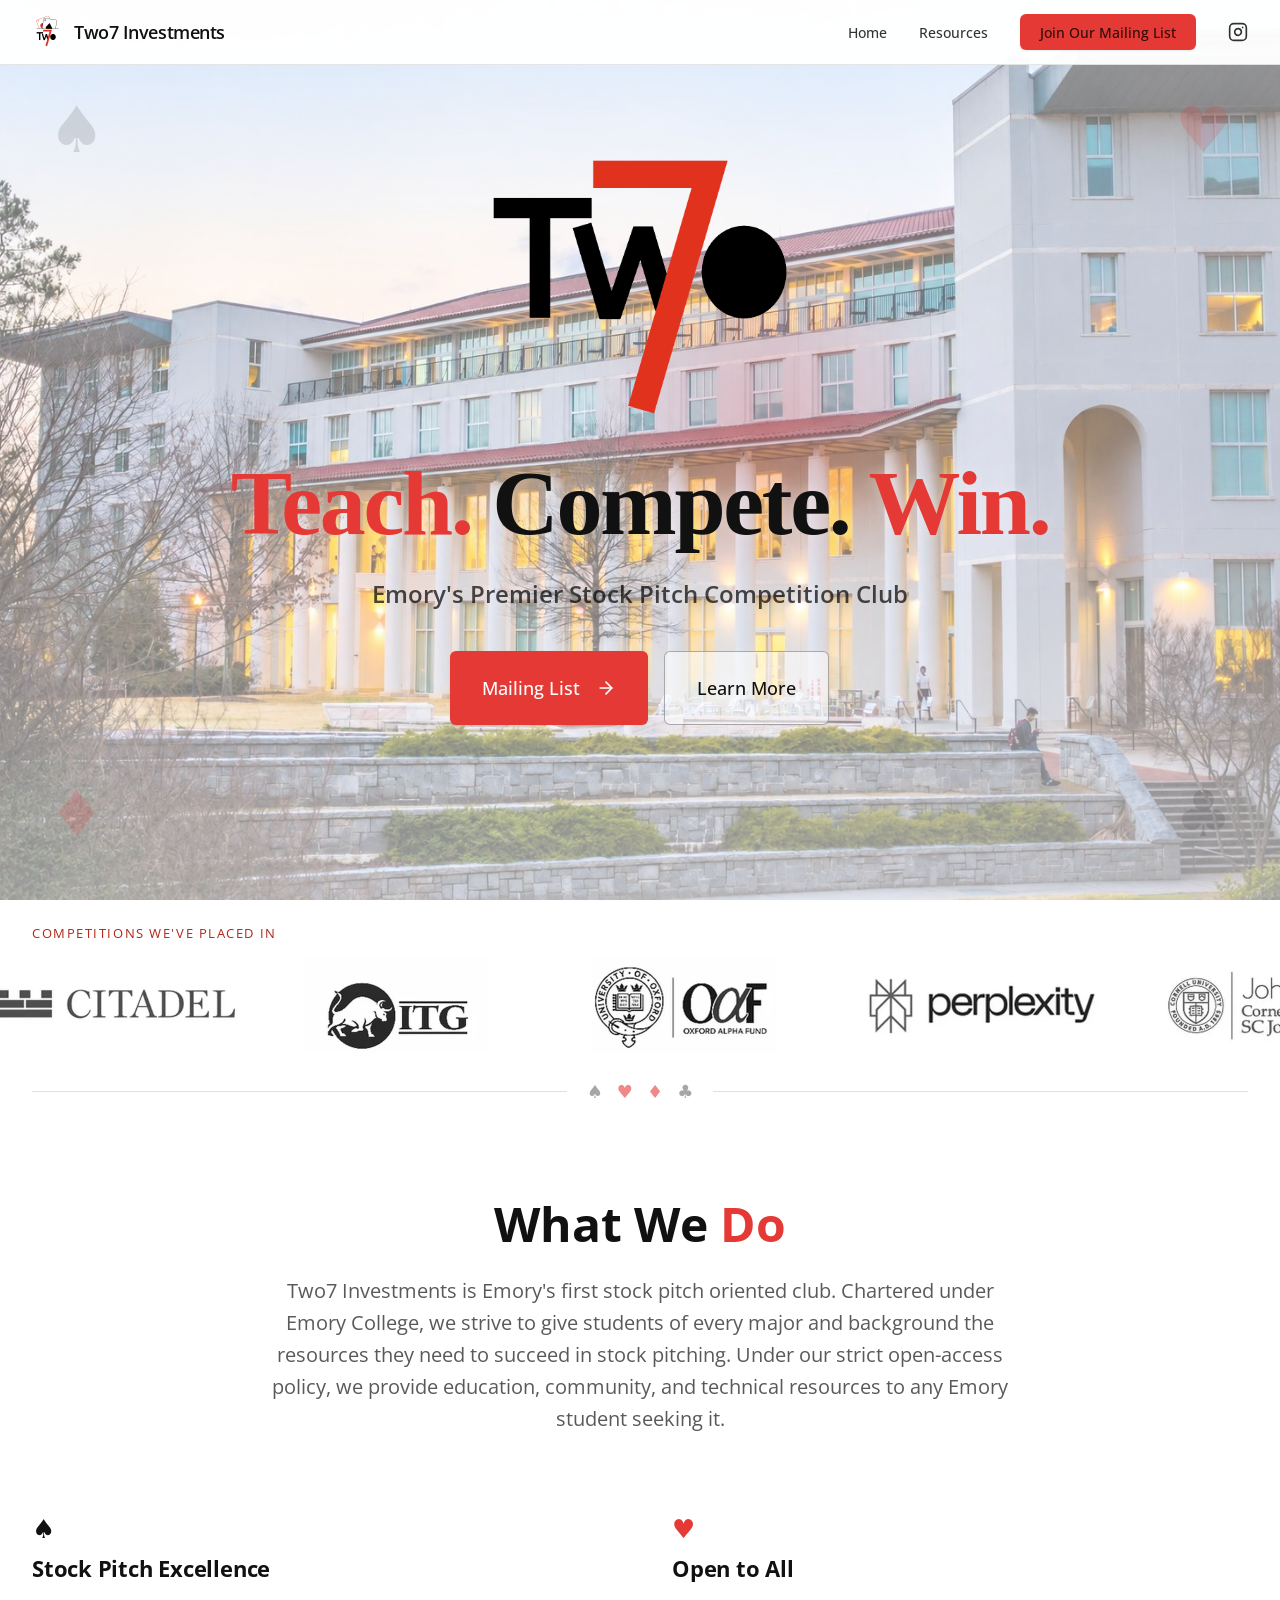
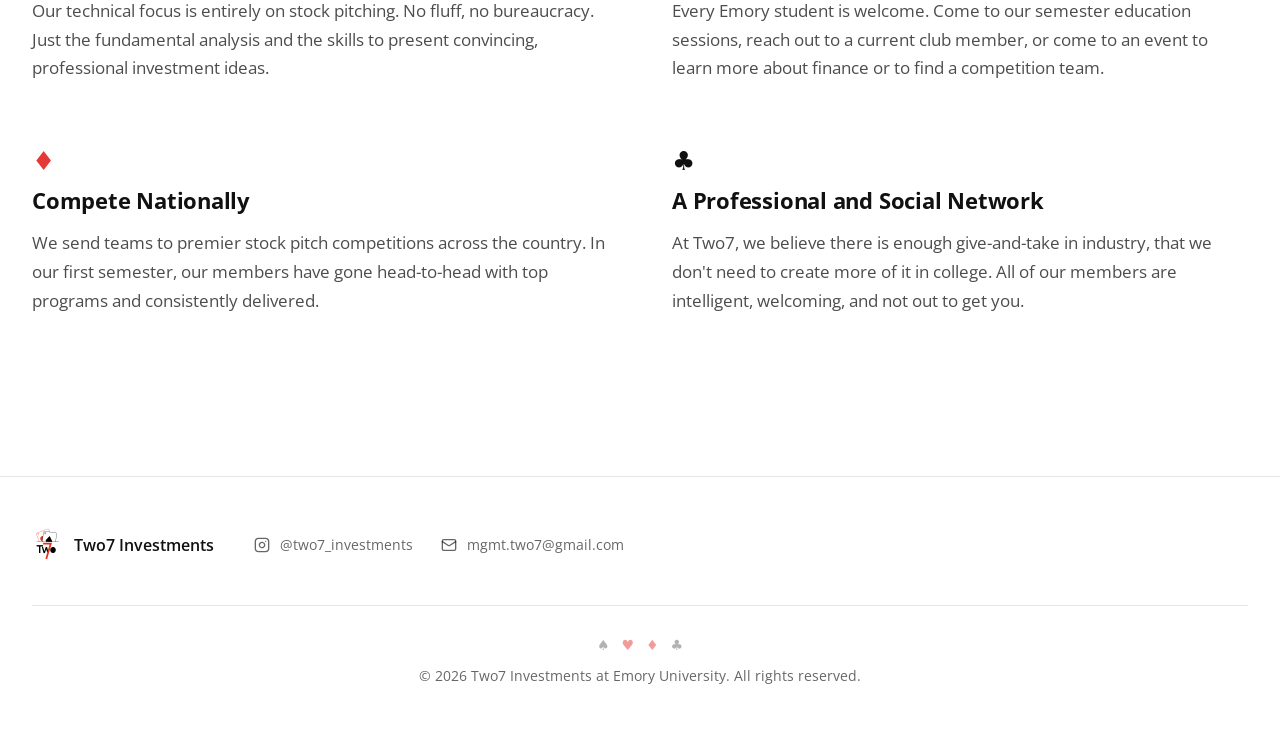
==== commit e595ef47: "Final(1)_last_versionFinal(2)-1" ====
--- a/index.html
+++ b/index.html
@@ -6,7 +6,7 @@
   <title>Two7 Investments</title>
   <meta name="description" content="Emory's premier stock pitch competition club. Teach. Compete. Win.">
   <link rel="canonical" href="https://two7investments.org/">
-  <link rel="icon" href="assets/two7-logo-transparent.png" type="image/png">
+  <link rel="icon" href="assets/favicon.ico">
   <meta property="og:title" content="Two7 Investments">
   <meta property="og:description" content="Emory's premier stock pitch competition club, where aspiring investors learn to develop winning investment theses and compete nationally.">
   <meta property="og:image" content="https://two7investments.org/assets/two7-logo.png">
@@ -27,7 +27,7 @@
       <div class="wrap">
         <div class="nav-inner">
           <a href="#home" class="brand">
-            <img src="assets/two7-logo-transparent.png" alt="Two7 Investments">
+            <img src="assets/two7-logo-sm.png" alt="Two7 Investments" width="40" height="40">
             <span>Two7 Investments</span>
           </a>
           <div class="nav-links">
@@ -68,7 +68,7 @@
       <span class="suit suit-bl" aria-hidden="true">♦</span>
       <span class="suit suit-br" aria-hidden="true">♣</span>
       <div class="hero-content">
-        <img class="hero-wordmark" src="assets/two7-wordmark.png" alt="Two7 Investments">
+        <img class="hero-wordmark" src="assets/two7-wordmark-sm.png" alt="Two7 Investments">
         <h1><span class="wm red">Teach.</span> <span class="wm">Compete.</span> <span class="wm red">Win.</span></h1>
         <p class="hero-sub">Emory's Premier Stock Pitch Competition Club</p>
         <div class="hero-actions">
@@ -90,20 +90,8 @@
       </div>
       <div class="logo-viewport">
         <div class="logo-track">
-          <div class="logo-set">
-            <div class="logo-card" style="--logo-scale: 1.49"><img src="assets/comp-citadel.webp" alt="Citadel Securities" decoding="async"></div>
-            <div class="logo-card" style="--logo-scale: 1.5"><img src="assets/comp-irvine.webp" alt="Irvine ITG competition" decoding="async"></div>
-            <div class="logo-card" style="--logo-scale: 1.84"><img src="assets/comp-oxford.webp" alt="Oxford Alpha / University of Oxford" decoding="async"></div>
-            <div class="logo-card" style="--logo-scale: 2.16"><img src="assets/comp-perplexity.webp" alt="Perplexity" decoding="async"></div>
-            <div class="logo-card" style="--logo-scale: 1.68"><img src="assets/comp-cornell.webp" alt="Cornell University" decoding="async"></div>
-          </div>
-          <div class="logo-set" aria-hidden="true">
-            <div class="logo-card" style="--logo-scale: 1.49"><img src="assets/comp-citadel.webp" alt="" decoding="async"></div>
-            <div class="logo-card" style="--logo-scale: 1.5"><img src="assets/comp-irvine.webp" alt="" decoding="async"></div>
-            <div class="logo-card" style="--logo-scale: 1.84"><img src="assets/comp-oxford.webp" alt="" decoding="async"></div>
-            <div class="logo-card" style="--logo-scale: 2.16"><img src="assets/comp-perplexity.webp" alt="" decoding="async"></div>
-            <div class="logo-card" style="--logo-scale: 1.68"><img src="assets/comp-cornell.webp" alt="" decoding="async"></div>
-          </div>
+          <img src="assets/comp-strip.webp" alt="Citadel, Irvine, Oxford, Perplexity, and Cornell" width="1420" height="96" decoding="async">
+          <img src="assets/comp-strip.webp" alt="" width="1420" height="96" decoding="async" aria-hidden="true">
         </div>
       </div>
       <div class="suit-rule">
@@ -153,7 +141,7 @@
       <div class="wrap">
         <div class="footer-row">
           <div class="footer-brand">
-            <img src="assets/two7-logo-transparent.png" alt="Two7 Investments">
+            <img src="assets/two7-logo-sm.png" alt="Two7 Investments" width="40" height="40">
             <span>Two7 Investments</span>
           </div>
           <div class="footer-contact">
--- a/site.css
+++ b/site.css
@@ -61,8 +61,7 @@
   left: 0;
   right: 0;
   z-index: 50;
-  background: rgba(255, 255, 255, 0.9);
-  backdrop-filter: blur(12px);
+  background: rgba(255, 255, 255, 0.96);
   border-bottom: 1px solid var(--line);
 }
 
@@ -207,9 +206,8 @@
   right: 25%;
   width: 384px;
   height: 384px;
-  background: rgba(229, 57, 53, 0.2);
+  background: radial-gradient(circle, rgba(229, 57, 53, 0.22), transparent 68%);
   border-radius: 9999px;
-  filter: blur(64px);
 }
 
 .suit {
@@ -292,7 +290,6 @@
   font-size: 18px;
   font-weight: 500;
   background: rgba(255, 255, 255, 0.55);
-  backdrop-filter: blur(4px);
   transition: background-color 0.15s;
 }
 
@@ -321,15 +318,17 @@
 .logo-track {
   display: flex;
   width: max-content;
-  animation: marquee 32s linear infinite;
+  animation: marquee 36s linear infinite;
   transform: translate3d(0, 0, 0);
   backface-visibility: hidden;
 }
 
-.logo-set {
-  display: flex;
-  gap: 24px;
-  padding-right: 24px;
+.logo-track img {
+  display: block;
+  height: 96px;
+  width: auto;
+  max-width: none;
+  flex-shrink: 0;
 }
 
 .logo-viewport.is-paused .logo-track {
@@ -339,26 +338,6 @@
 @keyframes marquee {
   from { transform: translate3d(0, 0, 0); }
   to { transform: translate3d(-50%, 0, 0); }
-}
-
-.logo-card {
-  flex: 0 0 260px;
-  width: 260px;
-  height: 96px;
-  background: #fff;
-  position: relative;
-  overflow: hidden;
-}
-
-.logo-card img {
-  position: absolute;
-  inset: 0;
-  width: 100%;
-  height: 100%;
-  max-width: none;
-  object-fit: contain;
-  transform: scale(var(--logo-scale, 1.65));
-  transform-origin: center center;
 }
 
 .suit-rule {
@@ -591,5 +570,4 @@
   .hero { padding: calc(64px + 24px) 0 80px; }
   .hero h1 { font-size: clamp(36px, 12vw, 48px); }
   .btn-hero, .btn-ghost { width: 100%; padding: 18px 24px; }
-  .logo-card { flex-basis: 200px; }
-}
+}
